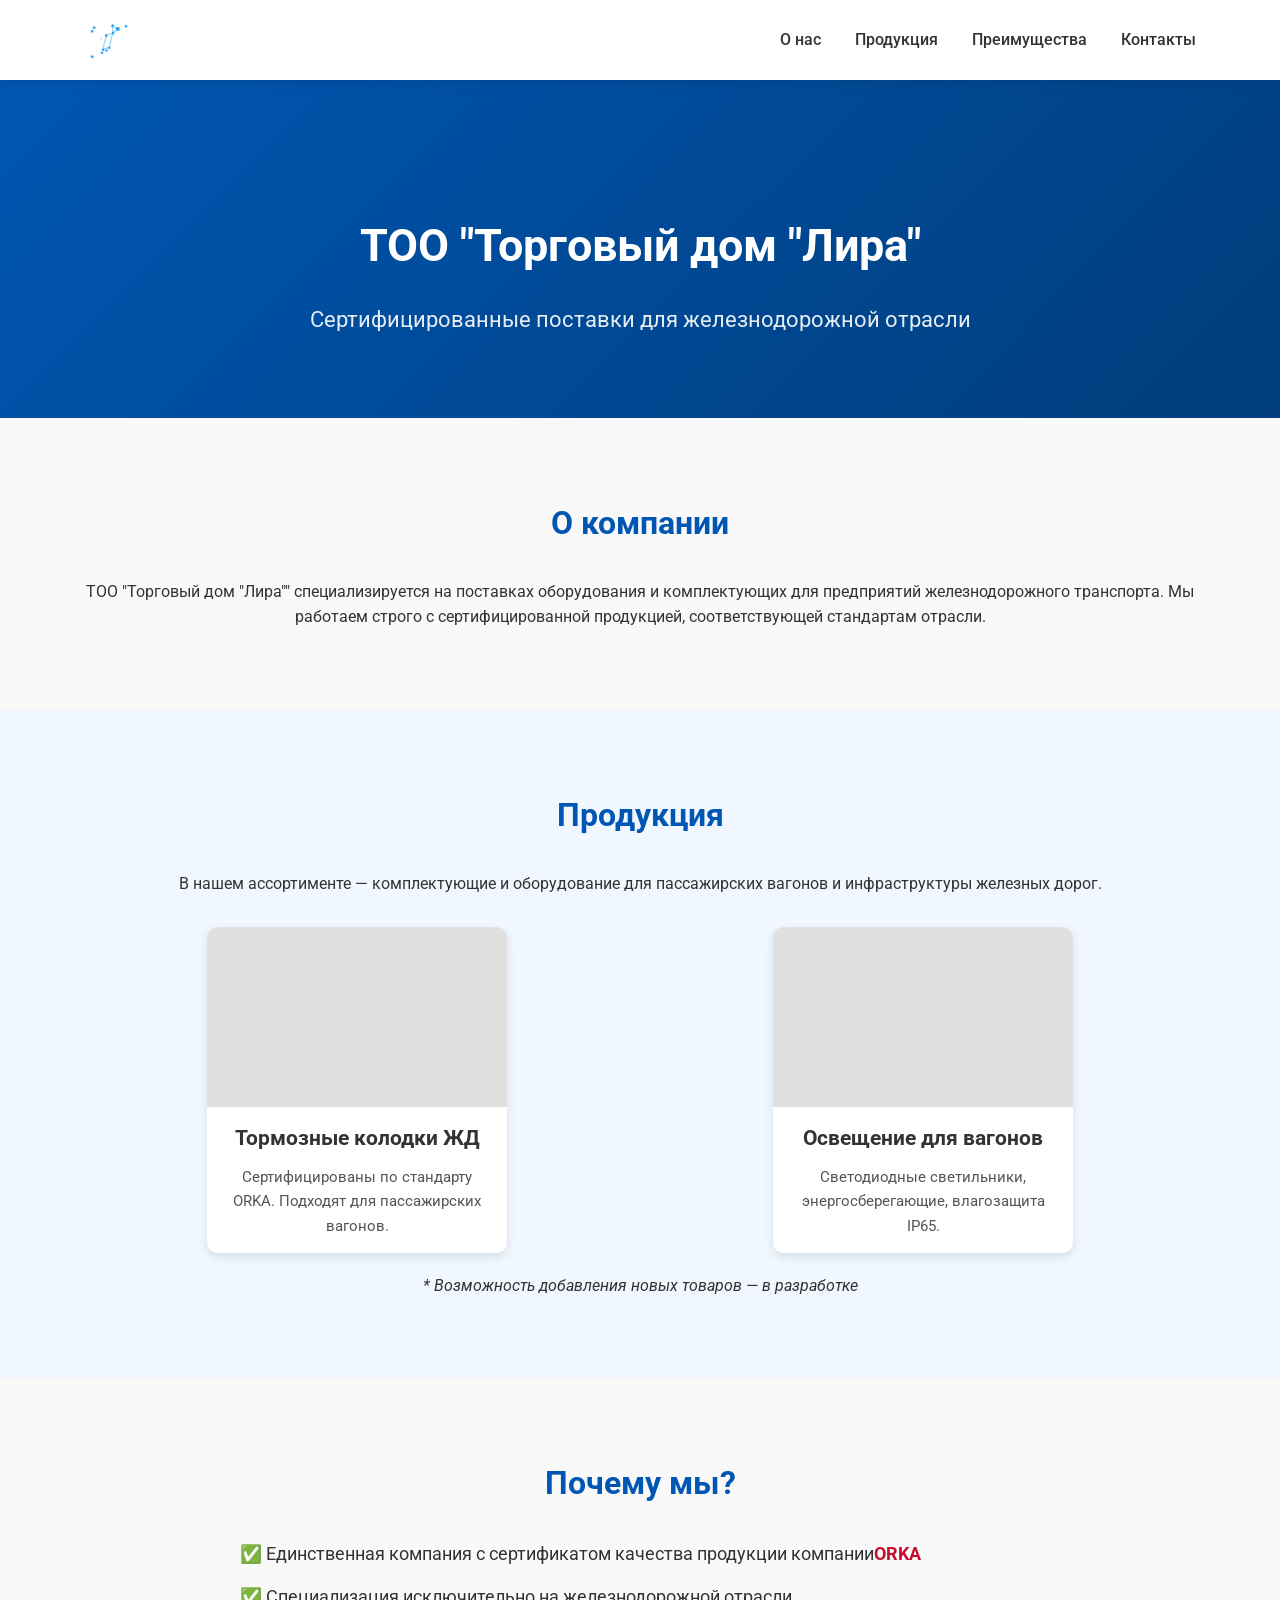
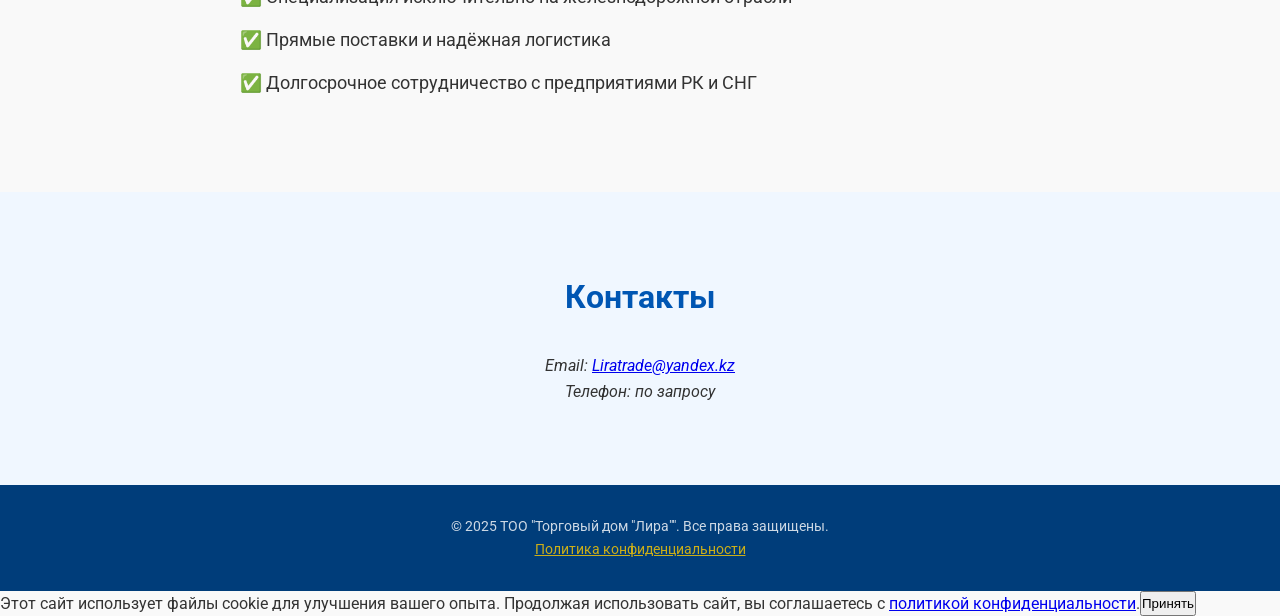
==== index.html @ 1f693dbe "index.html" ====
<!DOCTYPE html>
<html lang="ru">
<head>
  <meta charset="UTF-8" />
  <meta name="viewport" content="width=device-width, initial-scale=1.0"/>
  <title>Торговый дом "Лира" — Поставки для ЖД</title>
  <link rel="stylesheet" href="styles.css" />
  <link href="https://fonts.googleapis.com/css2?family=Roboto:wght@300;400;500;700&display=swap" rel="stylesheet"/>
</head>
<body>
  <header class="header">
    <div class="container">
      <div class="logo">
          <img src="logo.png" alt="ТОО Торговый дом Лира" style="height: 50px;">
      </div>
      <nav class="nav">
        <a href="#about">О нас</a>
        <a href="#products">Продукция</a>
        <a href="#advantages">Преимущества</a>
        <a href="#contacts">Контакты</a>
      </nav>
    </div>
  </header>

  <section class="hero">
    <div class="container">
      <h1>ТОО "Торговый дом "Лира"</h1>
      <p class="subtitle">Сертифицированные поставки для железнодорожной отрасли</p>
    </div>
  </section>

  <section id="about" class="section">
    <div class="container">
      <h2>О компании</h2>
      <p>
        ТОО "Торговый дом "Лира"" специализируется на поставках оборудования 
        и комплектующих для предприятий железнодорожного транспорта. 
        Мы работаем строго с сертифицированной продукцией, соответствующей 
        стандартам отрасли.
      </p>
    </div>
  </section>

  <section id="products" class="section bg-light">
    <div class="container">
      <h2>Продукция</h2>
      <p>
        В нашем ассортименте — комплектующие и оборудование для пассажирских вагонов 
        и инфраструктуры железных дорог. 
      </p>
      <div class="products-grid">
        <!-- Товары загружаются из products.json -->
      </div>
      <p style="margin-top: 20px; font-style: italic;">
        * Возможность добавления новых товаров — в разработке
      </p>
    </div>
  </section>

  <section id="advantages" class="section">
    <div class="container">
      <h2>Почему мы?</h2>
      <ul class="advantages-list">
        <li>✅ Единственная компания с сертификатом качества продукции компании<strong>ORKA</strong></li>
        <li>✅ Специализация исключительно на железнодорожной отрасли</li>
        <li>✅ Прямые поставки и надёжная логистика</li>
        <li>✅ Долгосрочное сотрудничество с предприятиями РК и СНГ</li>
      </ul>
    </div>
  </section>

  <section id="contacts" class="section bg-light">
    <div class="container">
      <h2>Контакты</h2>
      <address>
        Email: <a href="mailto:Liratrade@yandex.kz">Liratrade@yandex.kz</a><br>
        Телефон: <em>по запросу</em>
      </address>
    </div>
  </section>

<footer class="footer">
  <div class="container">
    <p>&copy; 2025 ТОО "Торговый дом "Лира"". Все права защищены.</p>
    <p><a href="privacy.html" target="_blank" style="color: #ffcc00; text-decoration: underline; font-size: 0.9rem;">Политика конфиденциальности</a></p>
  </div>
</footer>

  <script src="script.js"></script>
  <!-- Уведомление о файлах cookie -->
<div id="cookie-banner" class="cookie-banner">
  <p>Этот сайт использует файлы cookie для улучшения вашего опыта. Продолжая использовать сайт, вы соглашаетесь с <a href="privacy.html" target="_blank">политикой конфиденциальности</a>.</p>
  <button onclick="acceptCookies()" class="btn-accept">Принять</button>
</div>
</body>
</html>
---- styles.css ----
* {
  margin: 0;
  padding: 0;
  box-sizing: border-box;
}

body {
  font-family: 'Roboto', sans-serif;
  line-height: 1.6;
  color: #333;
  background-color: #f9f9f9;
}

.container {
  width: 90%;
  max-width: 1200px;
  margin: 0 auto;
  padding: 0 20px;
}

.header {
  background: white;
  box-shadow: 0 2px 10px rgba(0,0,0,0.1);
  position: fixed;
  width: 100%;
  top: 0;
  z-index: 1000;
}

.header .container {
  display: flex;
  justify-content: space-between;
  align-items: center;
  padding: 15px 20px;
}

.logo {
  display: flex;
  align-items: center;
}

.logo img {
  height: 50px;
  max-width: 200px;
  transition: transform 0.2s;
}

.logo img:hover {
  transform: scale(1.05);
}

.nav a {
  margin-left: 30px;
  text-decoration: none;
  color: #333;
  font-weight: 500;
}

.nav a:hover {
  color: #c60c30;
}

.hero {
  background: linear-gradient(135deg, #0056b3 0%, #003d7a 100%);
  color: white;
  text-align: center;
  padding: 140px 20px 80px;
  margin-top: 70px;
}

.hero h1 {
  font-size: 2.8rem;
  margin-bottom: 20px;
}

.subtitle {
  font-size: 1.4rem;
  opacity: 0.9;
}

.section {
  padding: 80px 0;
  text-align: center;
}

.section h2 {
  font-size: 2rem;
  margin-bottom: 30px;
  color: #0056b3;
}

.bg-light {
  background-color: #f0f7ff;
}

.products-grid {
  display: grid;
  grid-template-columns: repeat(auto-fit, minmax(280px, 1fr));
  gap: 20px;
  margin-top: 30px;
  justify-items: center;
}

.product-card {
  background: white;
  border-radius: 10px;
  overflow: hidden;
  box-shadow: 0 4px 10px rgba(0,0,0,0.1);
  width: 100%;
  max-width: 300px;
  transition: transform 0.3s;
}

.product-card:hover {
  transform: translateY(-5px);
}

.product-image {
  height: 180px;
  background: #e0e0e0;
  display: flex;
  align-items: center;
  justify-content: center;
  color: #888;
  font-style: italic;
  background-size: cover;
  background-position: center;
}

.product-card h3 {
  padding: 15px 10px 10px;
  font-size: 1.3rem;
}

.product-card p {
  padding: 0 15px 15px;
  font-size: 0.95rem;
  color: #555;
}

.advantages-list {
  max-width: 800px;
  margin: 0 auto;
  text-align: left;
  list-style: none;
}

.advantages-list li {
  margin-bottom: 15px;
  font-size: 1.1rem;
  color: #333;
}

.advantages-list strong {
  color: #c60c30;
}

footer {
  background: #003d7a;
  color: white;
  text-align: center;
  padding: 30px 0;
}

footer p {
  font-size: 0.9rem;
  opacity: 0.8;
}

@media (max-width: 768px) {
  .nav a {
    display: block;
    margin: 10px 0;
  }
  .header .container {
    flex-direction: column;
  }
  .hero h1 {
    font-size: 2.2rem;
  }
  .subtitle {
    font-size: 1.1rem;
  }
  /* Стили для уведомления о куки */
.cookie-banner {
  position: fixed;
  bottom: 0;
  left: 0;
  width: 100%;
  background: #0056b3;
  color: white;
  padding: 15px 20px;
  font-size: 0.9rem;
  text-align: center;
  box-shadow: 0 -2px 10px rgba(0,0,0,0.1);
  display: flex;
  justify-content: space-between;
  align-items: center;
  z-index: 1000;
  gap: 10px;
  flex-wrap: wrap;
}

.cookie-banner p {
  margin: 0;
  flex: 1;
  max-width: 600px;
}

.cookie-banner a {
  color: #ffcc00;
  text-decoration: underline;
  font-weight: 500;
}

.cookie-banner a:hover {
  color: #ffd633;
}

.btn-accept {
  background: #c60c30;
  color: white;
  border: none;
  padding: 10px 20px;
  border-radius: 5px;
  cursor: pointer;
  font-size: 0.9rem;
  font-weight: 500;
}

.btn-accept:hover {
  background: #e01136;
}
}
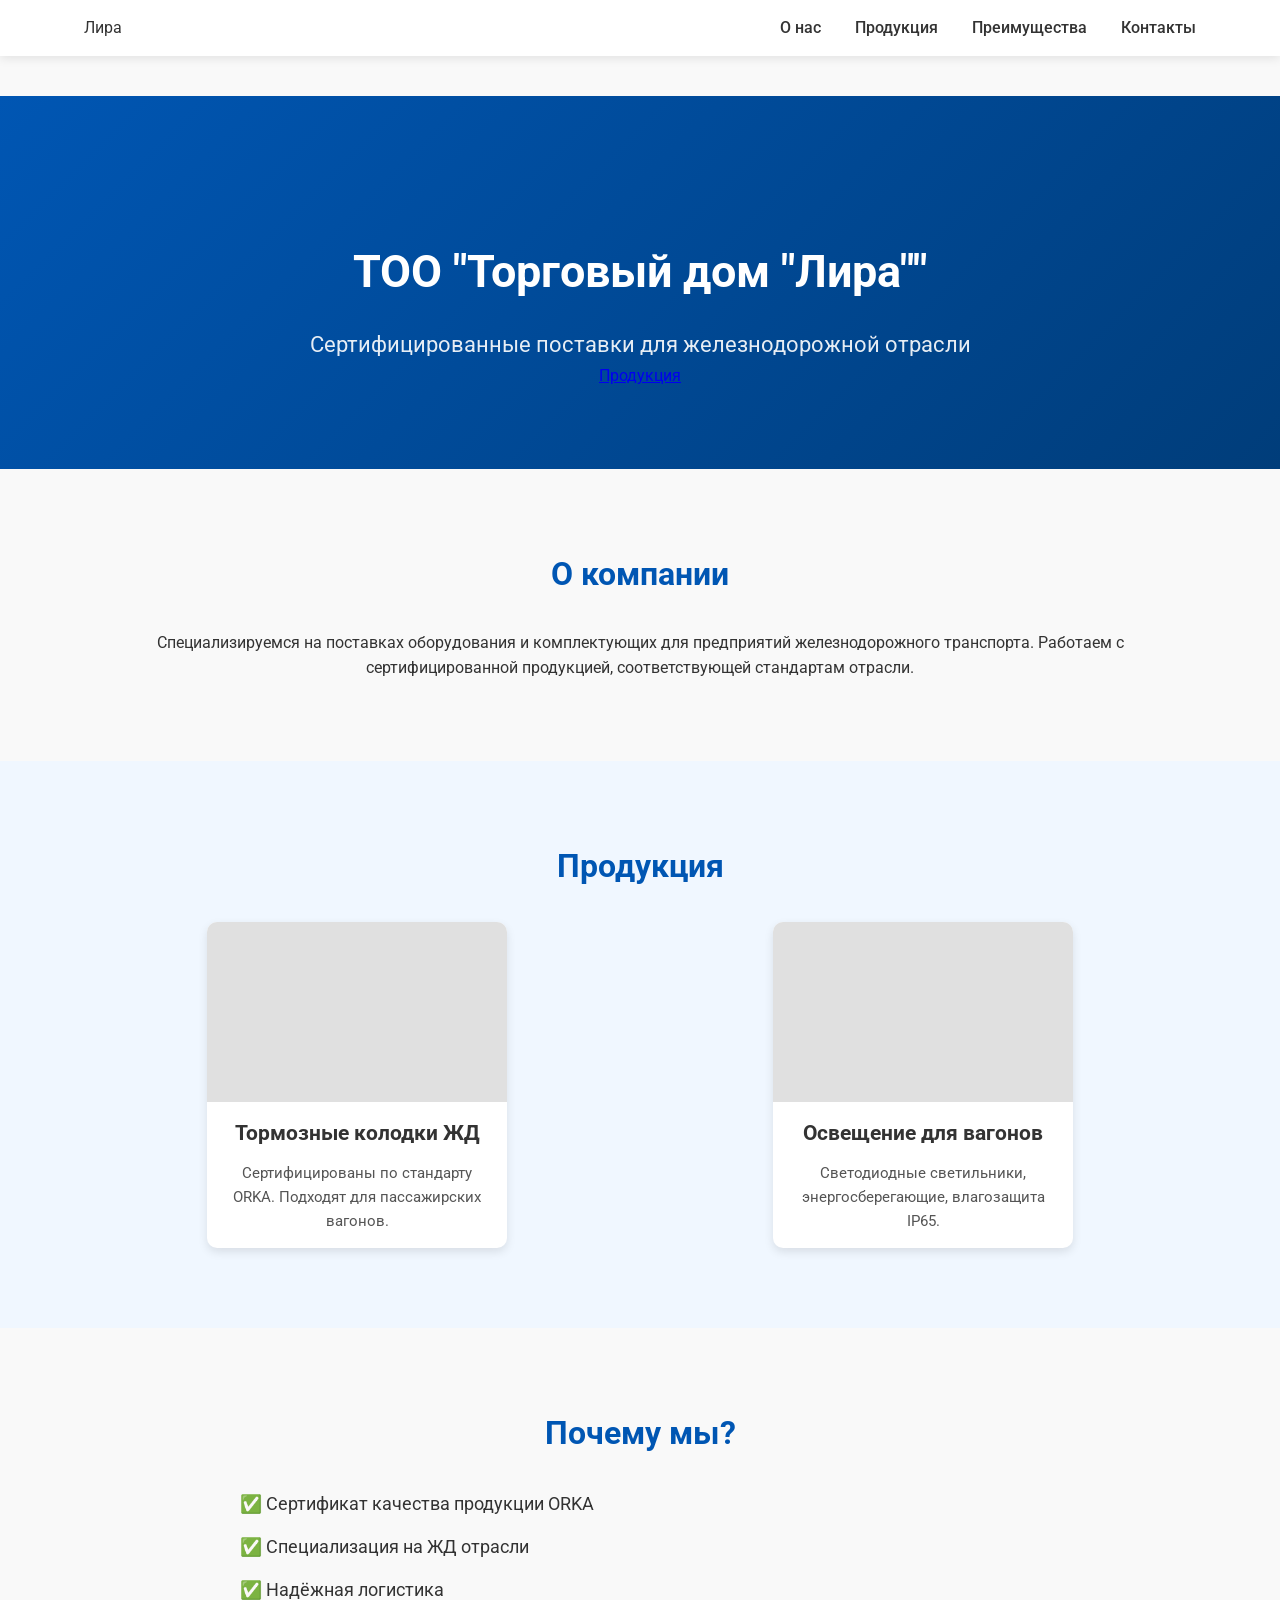
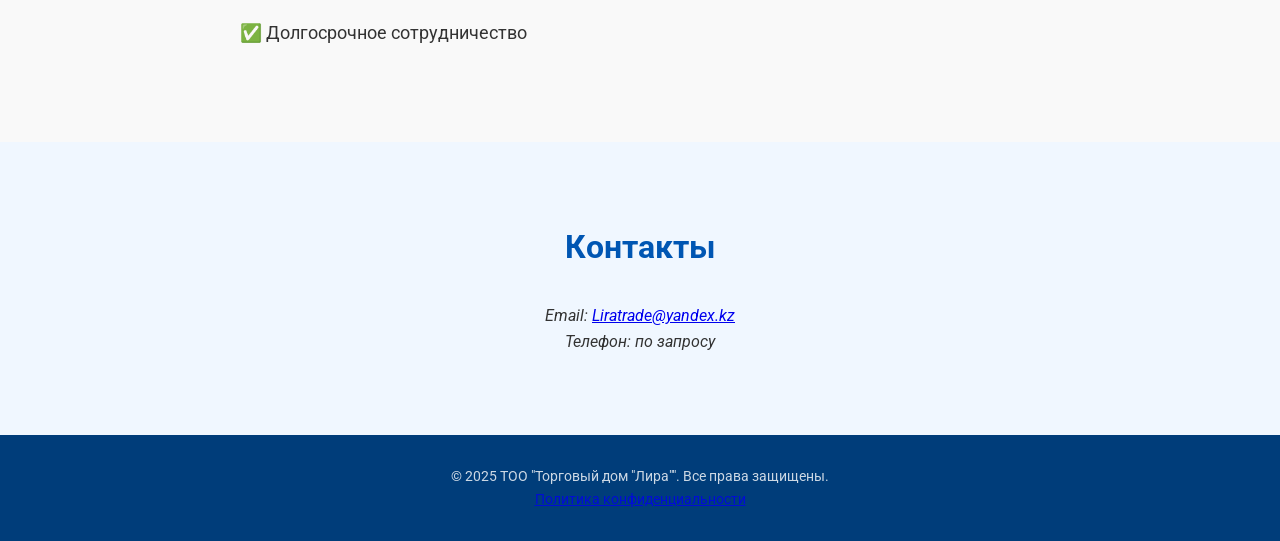
==== commit 4fe983d0: "index.html" ====
--- a/index.html
+++ b/index.html
@@ -1,96 +1,96 @@
 <!DOCTYPE html>
-<html lang="ru">
+<html lang="ru" data-lang="ru">
 <head>
   <meta charset="UTF-8" />
   <meta name="viewport" content="width=device-width, initial-scale=1.0"/>
-  <title>Торговый дом "Лира" — Поставки для ЖД</title>
+  <title>ТОО "Торговый дом "Лира"</title>
   <link rel="stylesheet" href="styles.css" />
-  <link href="https://fonts.googleapis.com/css2?family=Roboto:wght@300;400;500;700&display=swap" rel="stylesheet"/>
+  <link href="https://fonts.googleapis.com/css2?family=Roboto:wght@300;400;500;700&family=Montserrat:wght@600;700&display=swap" rel="stylesheet"/>
 </head>
 <body>
+  <!-- Переключатель языков -->
+  <div class="lang-switcher">
+    <button class="lang-btn active" data-lang="ru">RU</button>
+    <button class="lang-btn" data-lang="en">EN</button>
+    <button class="lang-btn" data-lang="kz">KZ</button>
+  </div>
+
+  <!-- Шапка -->
   <header class="header">
     <div class="container">
-      <div class="logo">
-          <img src="logo.png" alt="ТОО Торговый дом Лира" style="height: 50px;">
-      </div>
+      <div class="logo">Лира</div>
       <nav class="nav">
-        <a href="#about">О нас</a>
-        <a href="#products">Продукция</a>
-        <a href="#advantages">Преимущества</a>
-        <a href="#contacts">Контакты</a>
+        <a href="#about" data-tr="menu-about">О нас</a>
+        <a href="#products" data-tr="menu-products">Продукция</a>
+        <a href="#advantages" data-tr="menu-advantages">Преимущества</a>
+        <a href="#contacts" data-tr="menu-contacts">Контакты</a>
       </nav>
     </div>
   </header>
 
+  <!-- Герой-блок -->
   <section class="hero">
     <div class="container">
-      <h1>ТОО "Торговый дом "Лира"</h1>
-      <p class="subtitle">Сертифицированные поставки для железнодорожной отрасли</p>
+      <h1 data-tr="hero-title">ТОО "Торговый дом "Лира""</h1>
+      <p class="subtitle" data-tr="hero-subtitle">Сертифицированные поставки для железнодорожной отрасли</p>
+      <a href="#products" class="btn-primary" data-tr="hero-button">Продукция</a>
     </div>
   </section>
 
+  <!-- О компании -->
   <section id="about" class="section">
     <div class="container">
-      <h2>О компании</h2>
-      <p>
-        ТОО "Торговый дом "Лира"" специализируется на поставках оборудования 
-        и комплектующих для предприятий железнодорожного транспорта. 
-        Мы работаем строго с сертифицированной продукцией, соответствующей 
-        стандартам отрасли.
+      <h2 data-tr="about-title">О компании</h2>
+      <p data-tr="about-text">
+        Специализируемся на поставках оборудования и комплектующих для предприятий железнодорожного транспорта. Работаем с сертифицированной продукцией, соответствующей стандартам отрасли.
       </p>
     </div>
   </section>
 
+  <!-- Продукция -->
   <section id="products" class="section bg-light">
     <div class="container">
-      <h2>Продукция</h2>
-      <p>
-        В нашем ассортименте — комплектующие и оборудование для пассажирских вагонов 
-        и инфраструктуры железных дорог. 
-      </p>
-      <div class="products-grid">
-        <!-- Товары загружаются из products.json -->
+      <h2 data-tr="products-title">Продукция</h2>
+      <div class="products-grid" id="products-list">
+        <!-- Загружается из products.json -->
       </div>
-      <p style="margin-top: 20px; font-style: italic;">
-        * Возможность добавления новых товаров — в разработке
-      </p>
     </div>
   </section>
 
+  <!-- Преимущества -->
   <section id="advantages" class="section">
     <div class="container">
-      <h2>Почему мы?</h2>
+      <h2 data-tr="advantages-title">Почему мы?</h2>
       <ul class="advantages-list">
-        <li>✅ Единственная компания с сертификатом качества продукции компании<strong>ORKA</strong></li>
-        <li>✅ Специализация исключительно на железнодорожной отрасли</li>
-        <li>✅ Прямые поставки и надёжная логистика</li>
-        <li>✅ Долгосрочное сотрудничество с предприятиями РК и СНГ</li>
+        <li data-tr="advantage-1">✅ Сертификат качества продукции ORKA</li>
+        <li data-tr="advantage-2">✅ Специализация на ЖД отрасли</li>
+        <li data-tr="advantage-3">✅ Надёжная логистика</li>
+        <li data-tr="advantage-4">✅ Долгосрочное сотрудничество</li>
       </ul>
     </div>
   </section>
 
+  <!-- Контакты -->
   <section id="contacts" class="section bg-light">
     <div class="container">
-      <h2>Контакты</h2>
+      <h2 data-tr="contacts-title">Контакты</h2>
       <address>
         Email: <a href="mailto:Liratrade@yandex.kz">Liratrade@yandex.kz</a><br>
-        Телефон: <em>по запросу</em>
+        <span data-tr="contacts-phone">Телефон: по запросу</span>
       </address>
     </div>
   </section>
 
-<footer class="footer">
-  <div class="container">
-    <p>&copy; 2025 ТОО "Торговый дом "Лира"". Все права защищены.</p>
-    <p><a href="privacy.html" target="_blank" style="color: #ffcc00; text-decoration: underline; font-size: 0.9rem;">Политика конфиденциальности</a></p>
-  </div>
-</footer>
+  <!-- Футер -->
+  <footer class="footer">
+    <div class="container">
+      <p>&copy; <span data-tr="footer-year">2025</span> ТОО "Торговый дом "Лира"". Все права защищены.</p>
+      <p><a href="privacy.html" target="_blank" data-tr="footer-privacy">Политика конфиденциальности</a></p>
+    </div>
+  </footer>
 
+  <!-- Скрипты -->
   <script src="script.js"></script>
-  <!-- Уведомление о файлах cookie -->
-<div id="cookie-banner" class="cookie-banner">
-  <p>Этот сайт использует файлы cookie для улучшения вашего опыта. Продолжая использовать сайт, вы соглашаетесь с <a href="privacy.html" target="_blank">политикой конфиденциальности</a>.</p>
-  <button onclick="acceptCookies()" class="btn-accept">Принять</button>
-</div>
+  <script src="i18n.js"></script>
 </body>
 </html>
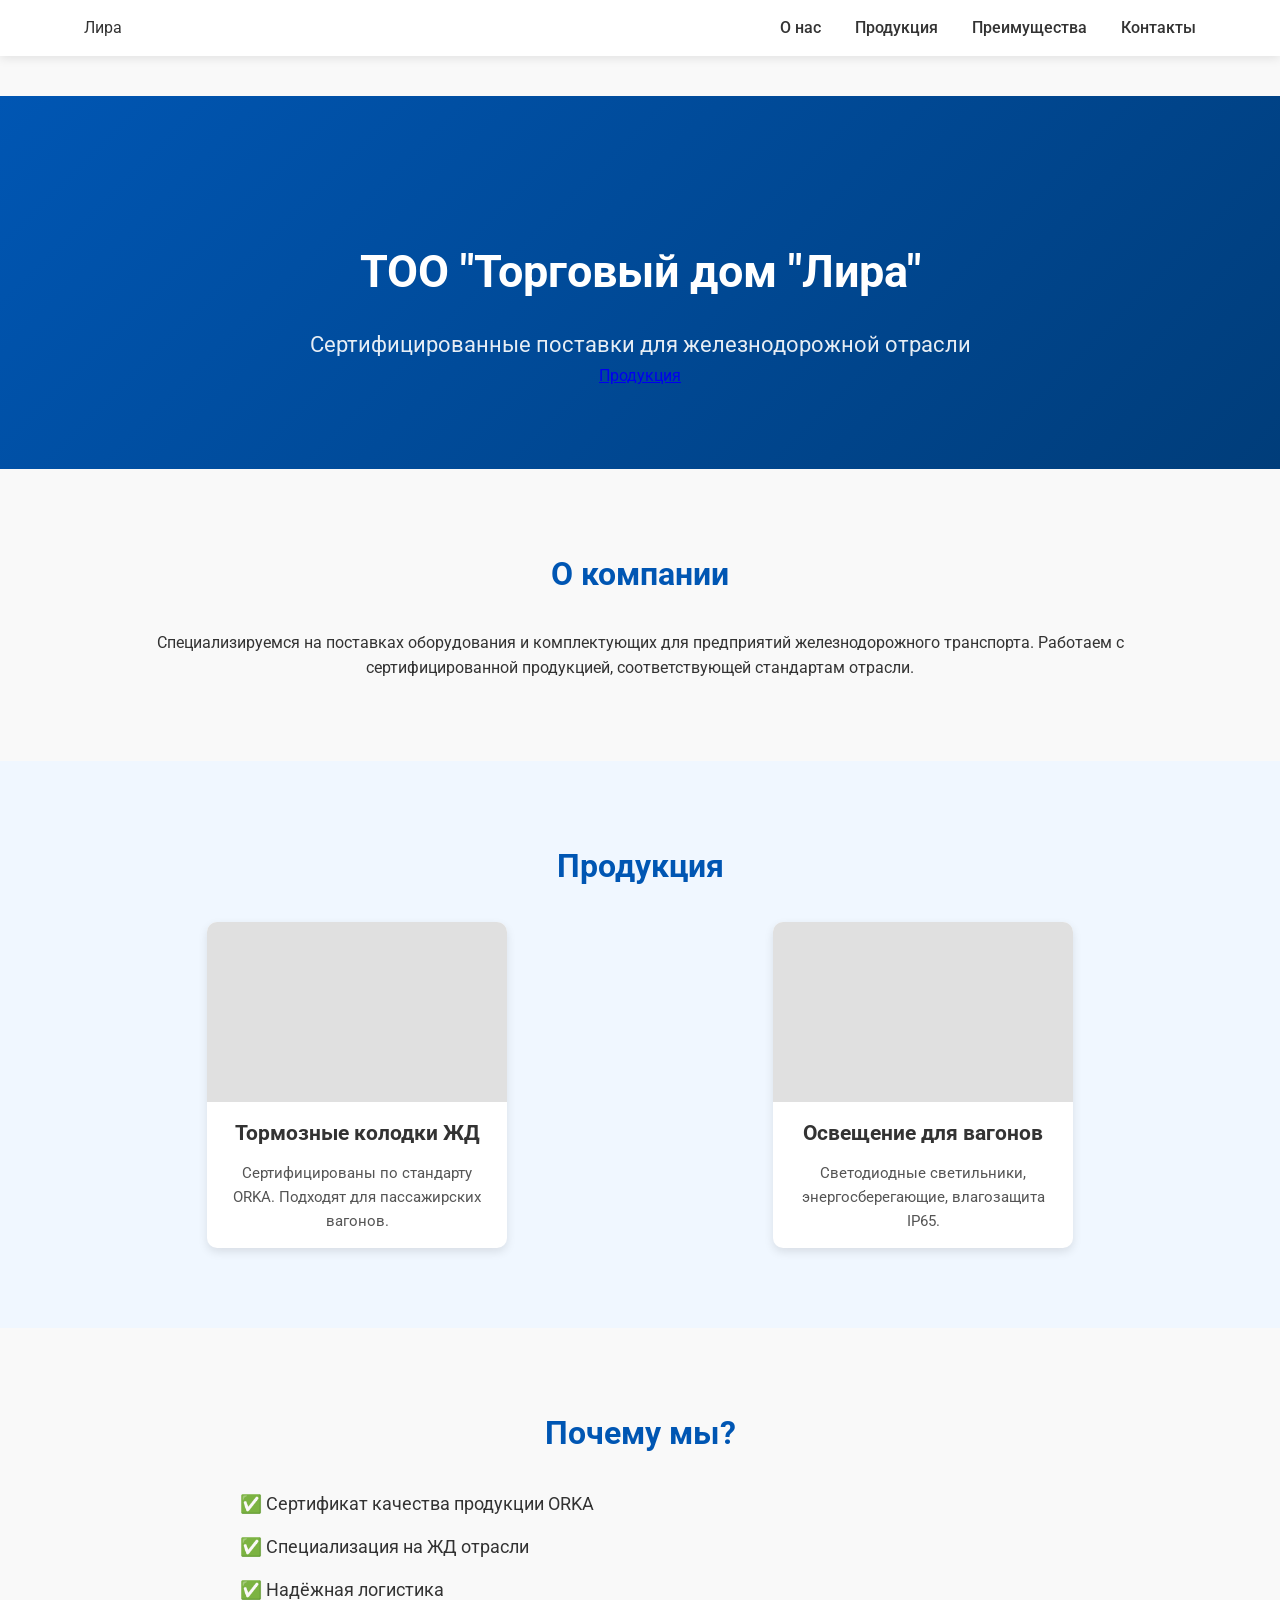
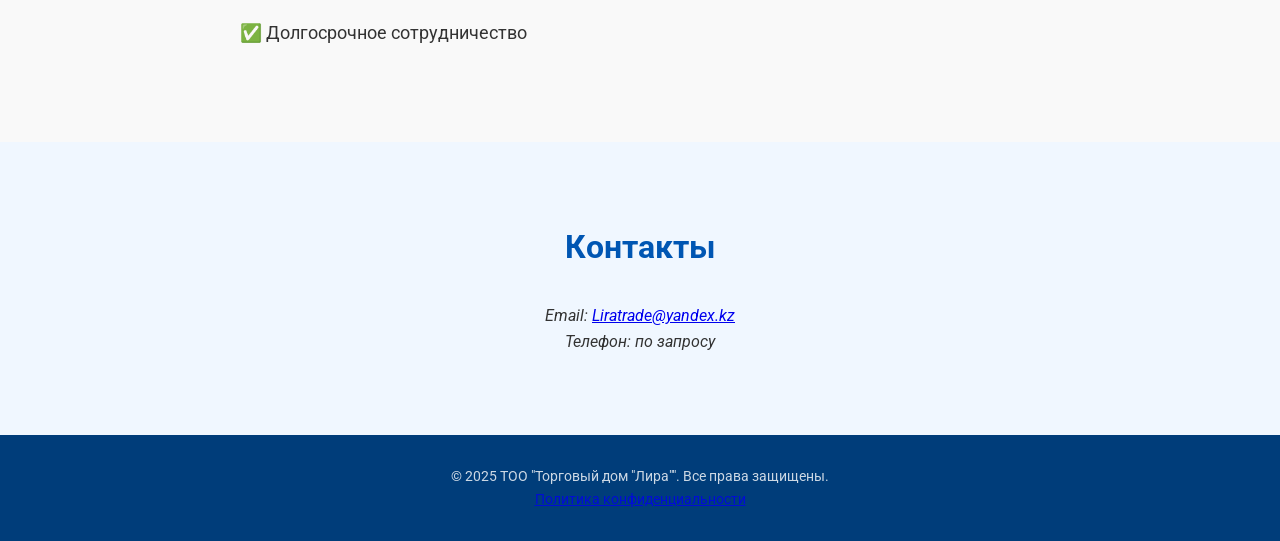
==== commit 2739f5be: "Update index.html" ====
--- a/index.html
+++ b/index.html
@@ -31,7 +31,7 @@
   <!-- Герой-блок -->
   <section class="hero">
     <div class="container">
-      <h1 data-tr="hero-title">ТОО "Торговый дом "Лира""</h1>
+      <h1 data-tr="hero-title">ТОО "Торговый дом "Лира"</h1>
       <p class="subtitle" data-tr="hero-subtitle">Сертифицированные поставки для железнодорожной отрасли</p>
       <a href="#products" class="btn-primary" data-tr="hero-button">Продукция</a>
     </div>
--- a/styles.css
+++ b/styles.css
@@ -231,4 +231,149 @@
 .btn-accept:hover {
   background: #e01136;
 }
-}
+/* === Многоязычность и современный стиль === */
+
+/* Переключатель языков */
+.lang-switcher {
+  position: fixed;
+  top: 20px;
+  right: 20px;
+  z-index: 1100;
+  display: flex;
+  gap: 8px;
+  font-size: 0.9rem;
+  background: rgba(255, 255, 255, 0.95);
+  padding: 6px 10px;
+  border-radius: 12px;
+  box-shadow: 0 2px 10px rgba(0,0,0,0.1);
+  backdrop-filter: blur(4px);
+}
+
+.lang-btn {
+  width: 40px;
+  height: 40px;
+  border: none;
+  background: #f0f0f0;
+  color: #333;
+  font-weight: 600;
+  border-radius: 50%;
+  cursor: pointer;
+  transition: all 0.3s ease;
+  font-size: 0.95rem;
+}
+
+.lang-btn:hover {
+  background: #0056b3;
+  color: white;
+  transform: scale(1.1);
+}
+
+.lang-btn.active {
+  background: #c60c30;
+  color: white;
+  transform: scale(1.15);
+}
+
+/* Кнопка как у Agregat Group */
+.btn-primary {
+  display: inline-block;
+  background: linear-gradient(135deg, #c60c30 0%, #e01136 100%);
+  color: white;
+  padding: 16px 36px;
+  border-radius: 30px;
+  text-decoration: none;
+  font-weight: 500;
+  font-size: 1.1rem;
+  margin-top: 20px;
+  transition: transform 0.3s, box-shadow 0.3s;
+  box-shadow: 0 4px 15px rgba(198, 12, 48, 0.3);
+}
+
+.btn-primary:hover {
+  transform: translateY(-3px);
+  box-shadow: 0 6px 20px rgba(198, 12, 48, 0.4);
+}
+
+/* Заголовки */
+.hero h1 {
+  font-family: 'Montserrat', sans-serif;
+  font-size: 3.5rem;
+  font-weight: 700;
+  line-height: 1.2;
+  text-shadow: 0 2px 4px rgba(0,0,0,0.1);
+}
+
+.subtitle {
+  font-size: 1.5rem;
+  opacity: 0.9;
+  margin-bottom: 30px;
+}
+
+.section h2 {
+  font-family: 'Montserrat', sans-serif;
+  font-size: 2.4rem;
+  color: #003d7a;
+  margin-bottom: 40px;
+  position: relative;
+  display: inline-block;
+}
+
+.section h2::after {
+  content: '';
+  position: absolute;
+  bottom: -10px;
+  left: 0;
+  width: 60px;
+  height: 4px;
+  background: #c60c30;
+  border-radius: 2px;
+}
+
+/* Улучшенные карточки товаров */
+.product-card {
+  background: white;
+  border-radius: 12px;
+  overflow: hidden;
+  box-shadow: 0 6px 20px rgba(0,0,0,0.1);
+  transition: all 0.3s ease;
+  border: 1px solid #e0e0e0;
+}
+
+.product-card:hover {
+  transform: translateY(-10px);
+  box-shadow: 0 12px 30px rgba(0,0,0,0.15);
+  border-color: #c60c30;
+}
+
+.product-image {
+  height: 200px;
+  background-size: cover;
+  background-position: center;
+  border-bottom: 1px solid #eee;
+}
+
+/* Современные списки */
+.advantages-list li {
+  font-size: 1.15rem;
+  margin-bottom: 20px;
+  padding-left: 30px;
+  position: relative;
+}
+
+.advantages-list li::before {
+  content: '✓';
+  position: absolute;
+  left: 0;
+  top: 0;
+  background: #c60c30;
+  color: white;
+  width: 22px;
+  height: 22px;
+  border-radius: 50%;
+  display: flex;
+  align-items: center;
+  justify-content: center;
+  font-size: 0.8rem;
+  font-weight: bold;
+}
+}
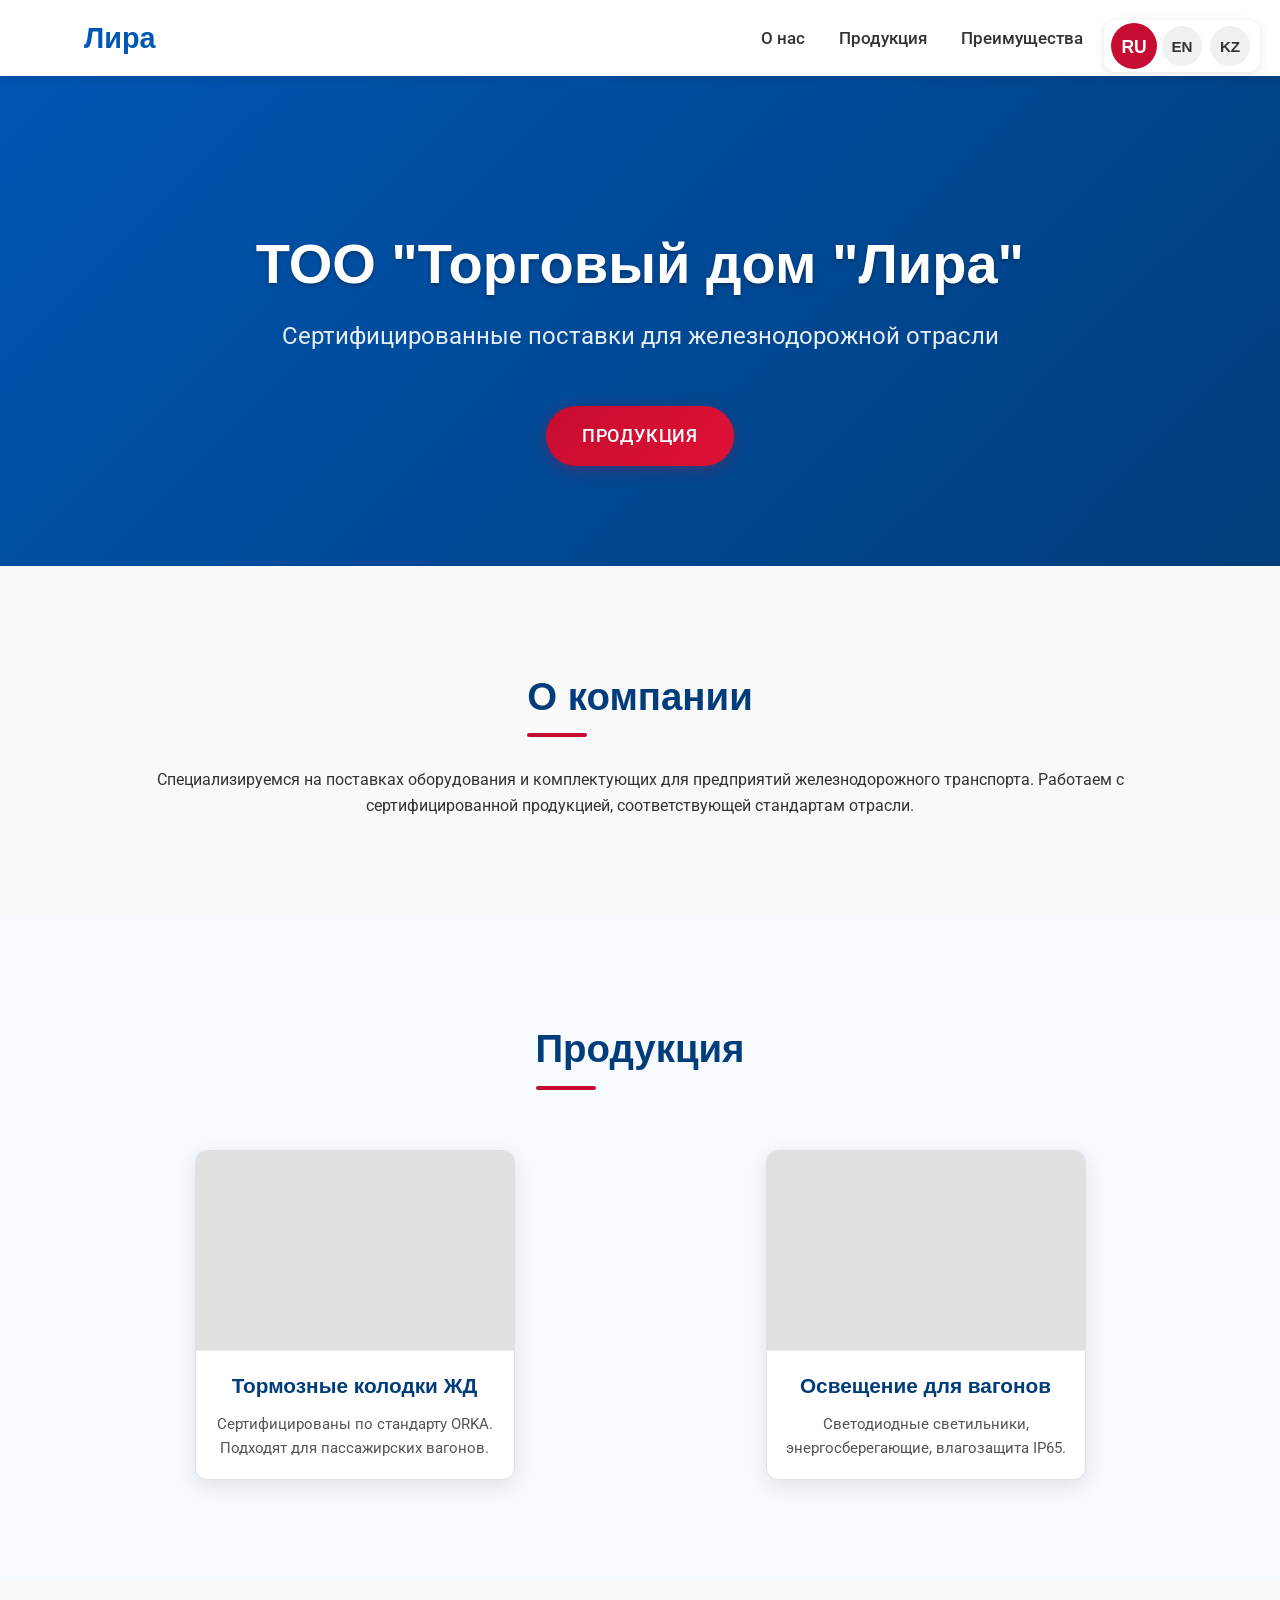
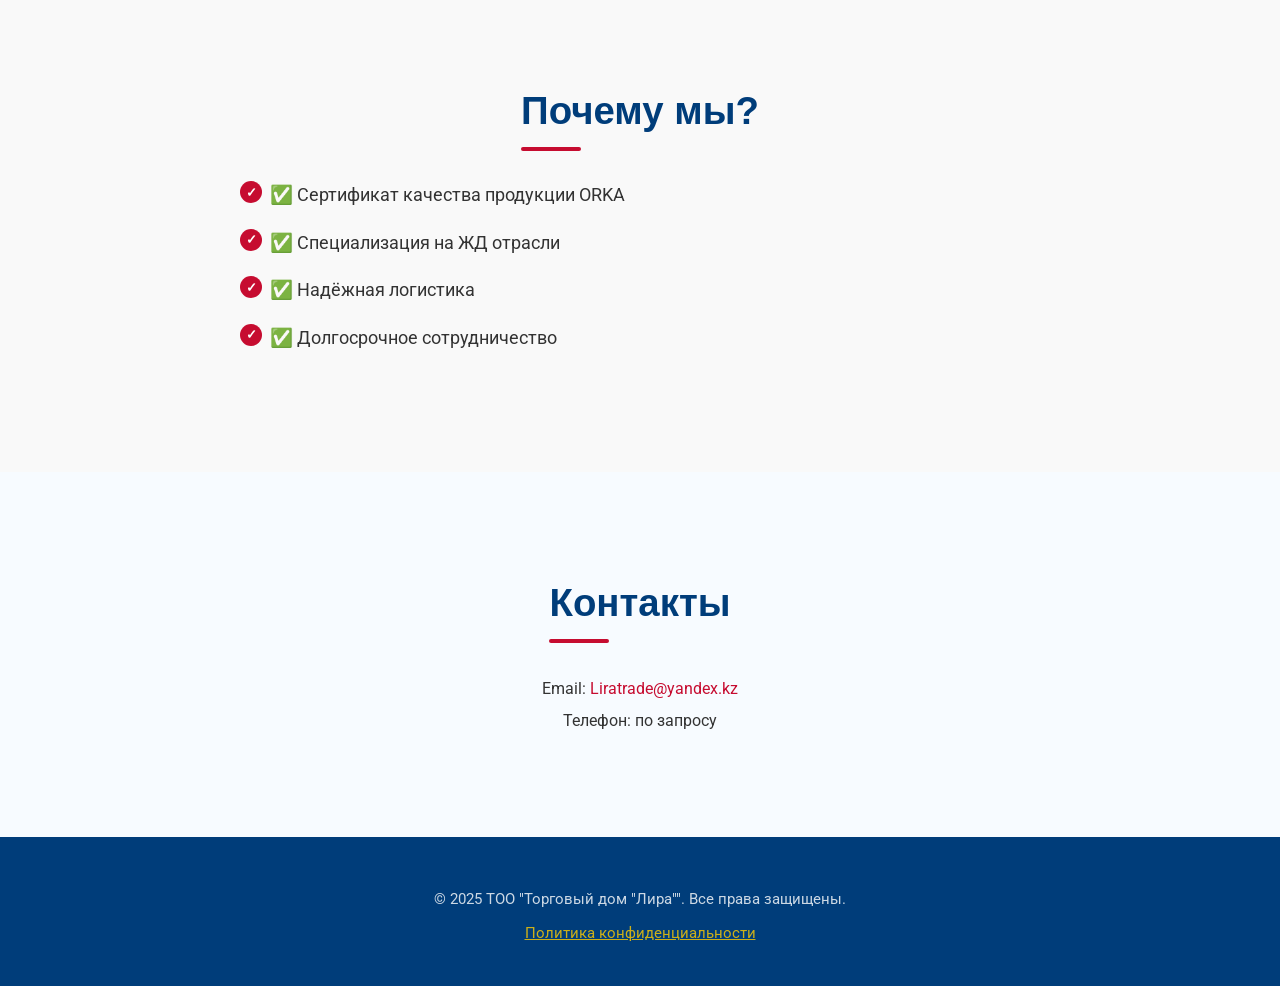
==== commit 3073e3d5: "Add files via upload" ====
--- a/index.html
+++ b/index.html
@@ -93,4 +93,4 @@
   <script src="script.js"></script>
   <script src="i18n.js"></script>
 </body>
-</html>
+</html>
--- a/styles.css
+++ b/styles.css
@@ -18,222 +18,7 @@
   padding: 0 20px;
 }
 
-.header {
-  background: white;
-  box-shadow: 0 2px 10px rgba(0,0,0,0.1);
-  position: fixed;
-  width: 100%;
-  top: 0;
-  z-index: 1000;
-}
-
-.header .container {
-  display: flex;
-  justify-content: space-between;
-  align-items: center;
-  padding: 15px 20px;
-}
-
-.logo {
-  display: flex;
-  align-items: center;
-}
-
-.logo img {
-  height: 50px;
-  max-width: 200px;
-  transition: transform 0.2s;
-}
-
-.logo img:hover {
-  transform: scale(1.05);
-}
-
-.nav a {
-  margin-left: 30px;
-  text-decoration: none;
-  color: #333;
-  font-weight: 500;
-}
-
-.nav a:hover {
-  color: #c60c30;
-}
-
-.hero {
-  background: linear-gradient(135deg, #0056b3 0%, #003d7a 100%);
-  color: white;
-  text-align: center;
-  padding: 140px 20px 80px;
-  margin-top: 70px;
-}
-
-.hero h1 {
-  font-size: 2.8rem;
-  margin-bottom: 20px;
-}
-
-.subtitle {
-  font-size: 1.4rem;
-  opacity: 0.9;
-}
-
-.section {
-  padding: 80px 0;
-  text-align: center;
-}
-
-.section h2 {
-  font-size: 2rem;
-  margin-bottom: 30px;
-  color: #0056b3;
-}
-
-.bg-light {
-  background-color: #f0f7ff;
-}
-
-.products-grid {
-  display: grid;
-  grid-template-columns: repeat(auto-fit, minmax(280px, 1fr));
-  gap: 20px;
-  margin-top: 30px;
-  justify-items: center;
-}
-
-.product-card {
-  background: white;
-  border-radius: 10px;
-  overflow: hidden;
-  box-shadow: 0 4px 10px rgba(0,0,0,0.1);
-  width: 100%;
-  max-width: 300px;
-  transition: transform 0.3s;
-}
-
-.product-card:hover {
-  transform: translateY(-5px);
-}
-
-.product-image {
-  height: 180px;
-  background: #e0e0e0;
-  display: flex;
-  align-items: center;
-  justify-content: center;
-  color: #888;
-  font-style: italic;
-  background-size: cover;
-  background-position: center;
-}
-
-.product-card h3 {
-  padding: 15px 10px 10px;
-  font-size: 1.3rem;
-}
-
-.product-card p {
-  padding: 0 15px 15px;
-  font-size: 0.95rem;
-  color: #555;
-}
-
-.advantages-list {
-  max-width: 800px;
-  margin: 0 auto;
-  text-align: left;
-  list-style: none;
-}
-
-.advantages-list li {
-  margin-bottom: 15px;
-  font-size: 1.1rem;
-  color: #333;
-}
-
-.advantages-list strong {
-  color: #c60c30;
-}
-
-footer {
-  background: #003d7a;
-  color: white;
-  text-align: center;
-  padding: 30px 0;
-}
-
-footer p {
-  font-size: 0.9rem;
-  opacity: 0.8;
-}
-
-@media (max-width: 768px) {
-  .nav a {
-    display: block;
-    margin: 10px 0;
-  }
-  .header .container {
-    flex-direction: column;
-  }
-  .hero h1 {
-    font-size: 2.2rem;
-  }
-  .subtitle {
-    font-size: 1.1rem;
-  }
-  /* Стили для уведомления о куки */
-.cookie-banner {
-  position: fixed;
-  bottom: 0;
-  left: 0;
-  width: 100%;
-  background: #0056b3;
-  color: white;
-  padding: 15px 20px;
-  font-size: 0.9rem;
-  text-align: center;
-  box-shadow: 0 -2px 10px rgba(0,0,0,0.1);
-  display: flex;
-  justify-content: space-between;
-  align-items: center;
-  z-index: 1000;
-  gap: 10px;
-  flex-wrap: wrap;
-}
-
-.cookie-banner p {
-  margin: 0;
-  flex: 1;
-  max-width: 600px;
-}
-
-.cookie-banner a {
-  color: #ffcc00;
-  text-decoration: underline;
-  font-weight: 500;
-}
-
-.cookie-banner a:hover {
-  color: #ffd633;
-}
-
-.btn-accept {
-  background: #c60c30;
-  color: white;
-  border: none;
-  padding: 10px 20px;
-  border-radius: 5px;
-  cursor: pointer;
-  font-size: 0.9rem;
-  font-weight: 500;
-}
-
-.btn-accept:hover {
-  background: #e01136;
-}
-/* === Многоязычность и современный стиль === */
-
-/* Переключатель языков */
+/* === Переключатель языков === */
 .lang-switcher {
   position: fixed;
   top: 20px;
@@ -274,7 +59,88 @@
   transform: scale(1.15);
 }
 
-/* Кнопка как у Agregat Group */
+/* === Шапка === */
+.header {
+  background: white;
+  box-shadow: 0 2px 10px rgba(0,0,0,0.1);
+  position: fixed;
+  width: 100%;
+  top: 0;
+  z-index: 1000;
+}
+
+.header .container {
+  display: flex;
+  justify-content: space-between;
+  align-items: center;
+  padding: 15px 20px;
+}
+
+.logo {
+  font-size: 1.8rem;
+  font-weight: 700;
+  color: #0056b3;
+  font-family: 'Montserrat', sans-serif;
+}
+
+.nav a {
+  margin-left: 30px;
+  text-decoration: none;
+  color: #333;
+  font-weight: 500;
+  font-size: 1.05rem;
+  transition: color 0.3s;
+}
+
+.nav a:hover {
+  color: #c60c30;
+}
+
+/* === Герой-блок === */
+.hero {
+  background: linear-gradient(135deg, #0056b3 0%, #003d7a 100%);
+  color: white;
+  text-align: center;
+  padding: 160px 20px 100px;
+  margin-top: 70px;
+  position: relative;
+  overflow: hidden;
+}
+
+.hero::before {
+  content: '';
+  position: absolute;
+  top: 0;
+  left: 0;
+  width: 100%;
+  height: 100%;
+  background: url('https://via.placeholder.com/1920x600?text=') no-repeat center center;
+  background-size: cover;
+  opacity: 0.1;
+  z-index: 0;
+}
+
+.hero > .container {
+  position: relative;
+  z-index: 1;
+}
+
+.hero h1 {
+  font-family: 'Montserrat', sans-serif;
+  font-size: 3.5rem;
+  font-weight: 700;
+  line-height: 1.2;
+  margin-bottom: 20px;
+  text-shadow: 0 2px 4px rgba(0,0,0,0.3);
+}
+
+.subtitle {
+  font-size: 1.5rem;
+  opacity: 0.9;
+  margin-bottom: 30px;
+}
+
+/* === Кнопка === */
 .btn-primary {
   display: inline-block;
   background: linear-gradient(135deg, #c60c30 0%, #e01136 100%);
@@ -287,6 +153,8 @@
   margin-top: 20px;
   transition: transform 0.3s, box-shadow 0.3s;
   box-shadow: 0 4px 15px rgba(198, 12, 48, 0.3);
+  text-transform: uppercase;
+  letter-spacing: 0.8px;
 }
 
 .btn-primary:hover {
@@ -294,19 +162,10 @@
   box-shadow: 0 6px 20px rgba(198, 12, 48, 0.4);
 }
 
-/* Заголовки */
-.hero h1 {
-  font-family: 'Montserrat', sans-serif;
-  font-size: 3.5rem;
-  font-weight: 700;
-  line-height: 1.2;
-  text-shadow: 0 2px 4px rgba(0,0,0,0.1);
-}
-
-.subtitle {
-  font-size: 1.5rem;
-  opacity: 0.9;
-  margin-bottom: 30px;
+/* === Секции === */
+.section {
+  padding: 100px 0;
+  text-align: center;
 }
 
 .section h2 {
@@ -329,7 +188,19 @@
   border-radius: 2px;
 }
 
-/* Улучшенные карточки товаров */
+.bg-light {
+  background-color: #f7fbff;
+}
+
+/* === Продукция === */
+.products-grid {
+  display: grid;
+  grid-template-columns: repeat(auto-fit, minmax(280px, 1fr));
+  gap: 30px;
+  margin-top: 30px;
+  justify-items: center;
+}
+
 .product-card {
   background: white;
   border-radius: 12px;
@@ -337,6 +208,8 @@
   box-shadow: 0 6px 20px rgba(0,0,0,0.1);
   transition: all 0.3s ease;
   border: 1px solid #e0e0e0;
+  width: 100%;
+  max-width: 320px;
 }
 
 .product-card:hover {
@@ -347,17 +220,44 @@
 
 .product-image {
   height: 200px;
+  background: #e0e0e0;
+  display: flex;
+  align-items: center;
+  justify-content: center;
+  color: #888;
+  font-style: italic;
   background-size: cover;
   background-position: center;
   border-bottom: 1px solid #eee;
 }
 
-/* Современные списки */
+.product-card h3 {
+  padding: 18px 15px 10px;
+  font-size: 1.3rem;
+  color: #003d7a;
+  font-family: 'Montserrat', sans-serif;
+}
+
+.product-card p {
+  padding: 0 15px 18px;
+  font-size: 0.95rem;
+  color: #555;
+}
+
+/* === Преимущества === */
+.advantages-list {
+  max-width: 800px;
+  margin: 0 auto;
+  text-align: left;
+  list-style: none;
+}
+
 .advantages-list li {
   font-size: 1.15rem;
   margin-bottom: 20px;
   padding-left: 30px;
   position: relative;
+  line-height: 1.5;
 }
 
 .advantages-list li::before {
@@ -376,4 +276,82 @@
   font-size: 0.8rem;
   font-weight: bold;
 }
-}
+
+/* === Контакты === */
+#contacts address {
+  font-style: normal;
+  color: #333;
+  line-height: 2;
+}
+
+#contacts a {
+  color: #c60c30;
+  text-decoration: none;
+}
+
+#contacts a:hover {
+  text-decoration: underline;
+}
+
+/* === Футер === */
+.footer {
+  background: #003d7a;
+  color: white;
+  text-align: center;
+  padding: 40px 0 30px;
+}
+
+.footer p {
+  font-size: 0.95rem;
+  opacity: 0.8;
+  margin: 10px 0;
+}
+
+.footer a {
+  color: #ffcc00;
+  text-decoration: underline;
+}
+
+.footer a:hover {
+  color: #ffd633;
+}
+
+/* === Мобильная адаптация === */
+@media (max-width: 768px) {
+  .nav a {
+    display: block;
+    margin: 10px 0;
+  }
+
+  .header .container {
+    flex-direction: column;
+  }
+
+  .hero h1 {
+    font-size: 2.5rem;
+  }
+
+  .subtitle {
+    font-size: 1.2rem;
+  }
+
+  .section {
+    padding: 60px 0;
+  }
+
+  .section h2 {
+    font-size: 2rem;
+  }
+
+  .lang-switcher {
+    top: 10px;
+    right: 10px;
+    gap: 5px;
+  }
+
+  .lang-btn {
+    width: 36px;
+    height: 36px;
+    font-size: 0.9rem;
+  }
+}
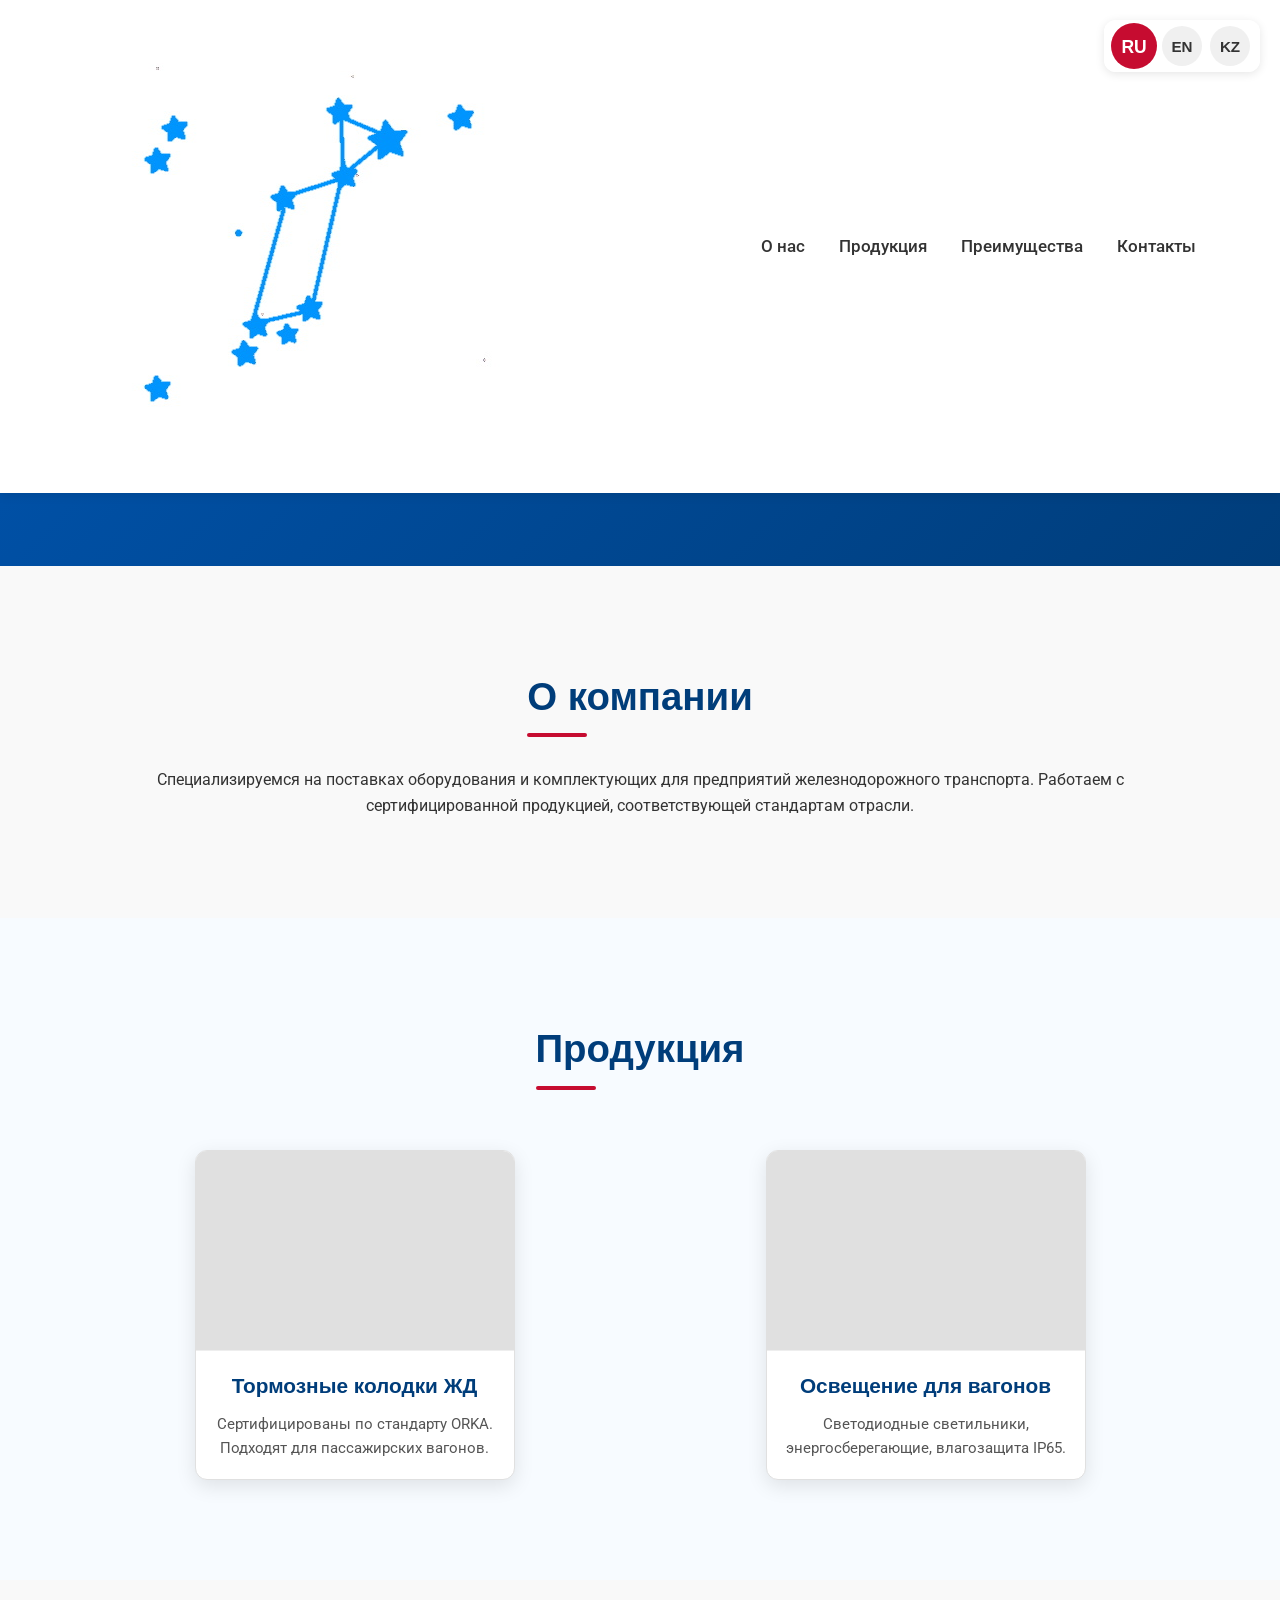
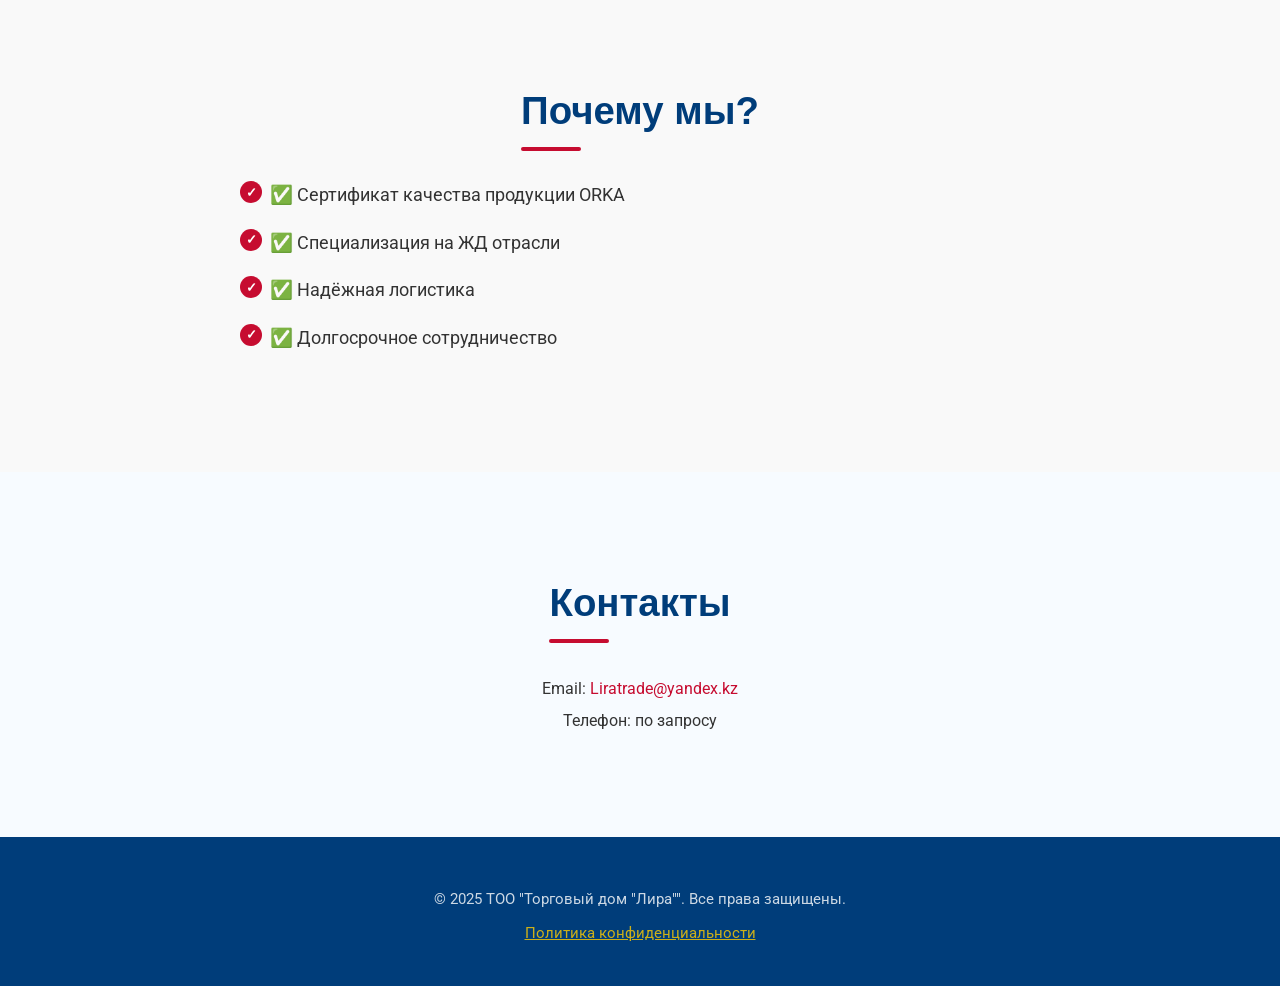
==== commit 93446a48: "Add files via upload" ====
--- a/index.html
+++ b/index.html
@@ -18,7 +18,7 @@
   <!-- Шапка -->
   <header class="header">
     <div class="container">
-      <div class="logo">Лира</div>
+      <div class="logo"><img src="logo.png" alt="Лира"></div>
       <nav class="nav">
         <a href="#about" data-tr="menu-about">О нас</a>
         <a href="#products" data-tr="menu-products">Продукция</a>
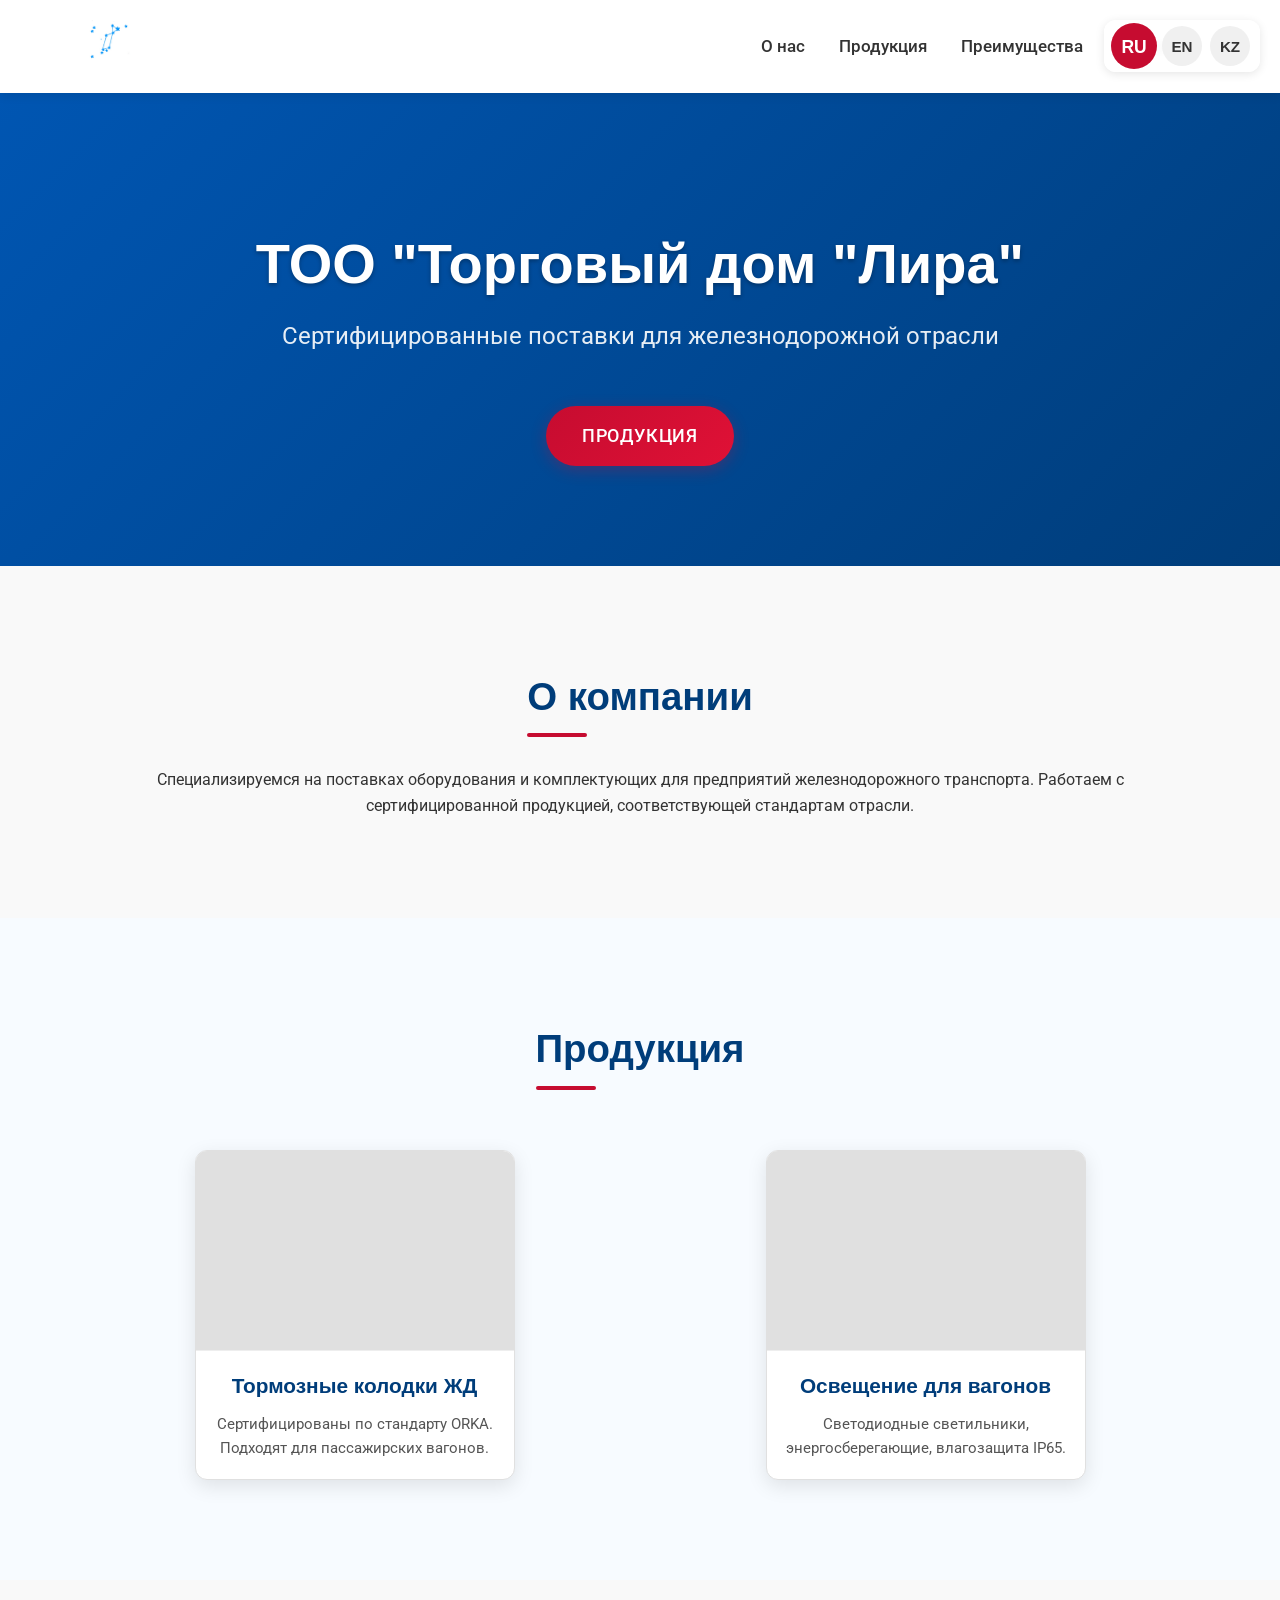
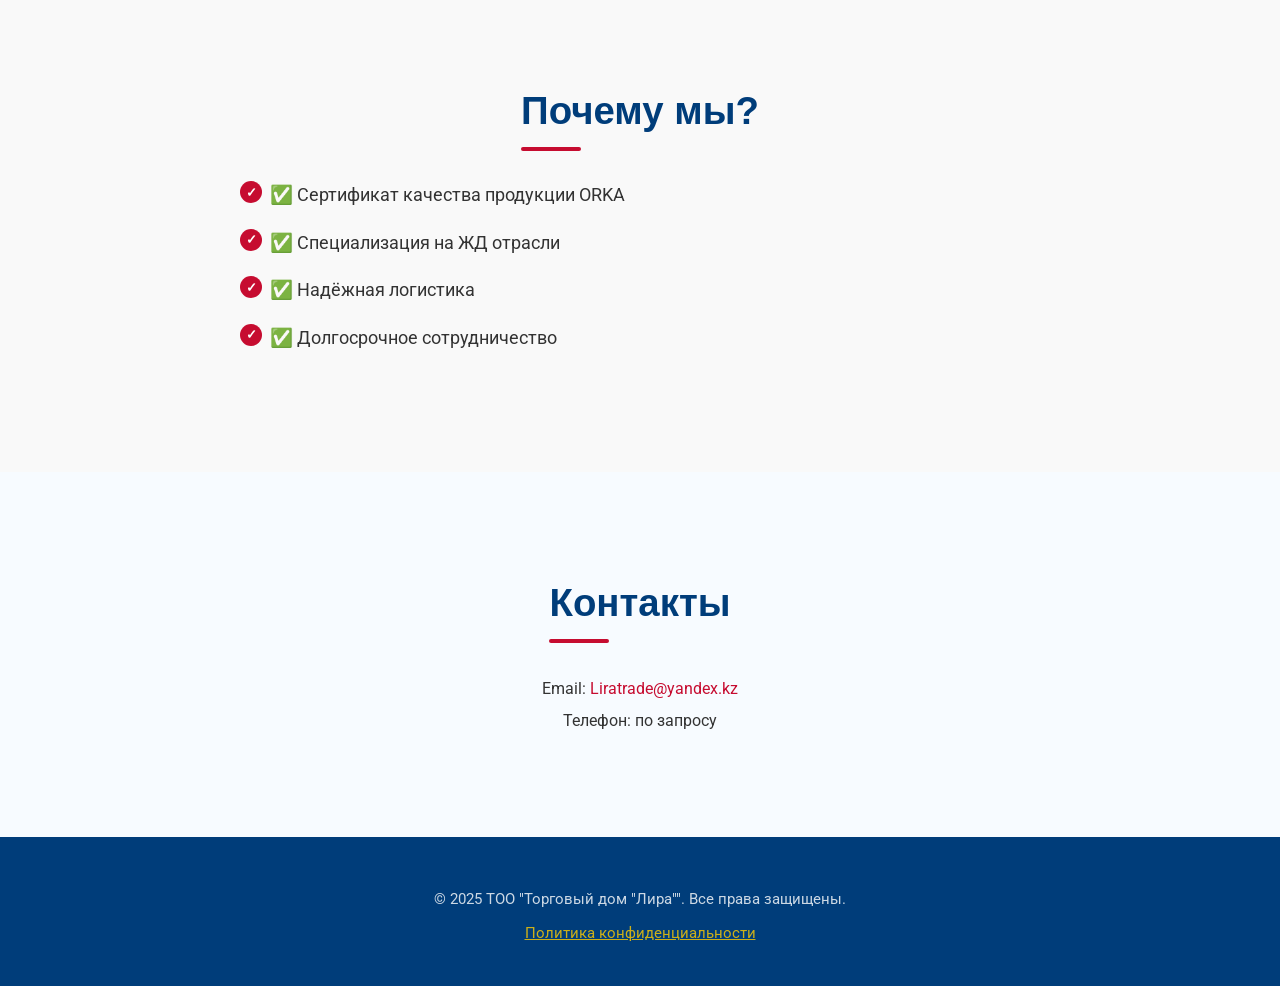
==== commit deda65da: "Add files via upload" ====
--- a/index.html
+++ b/index.html
@@ -18,7 +18,9 @@
   <!-- Шапка -->
   <header class="header">
     <div class="container">
-      <div class="logo"><img src="logo.png" alt="Лира"></div>
+    <div class="logo">
+      <img src="logo.png" alt="ТОО Торговый дом Лира" style="height: 50px;">
+    </div>
       <nav class="nav">
         <a href="#about" data-tr="menu-about">О нас</a>
         <a href="#products" data-tr="menu-products">Продукция</a>
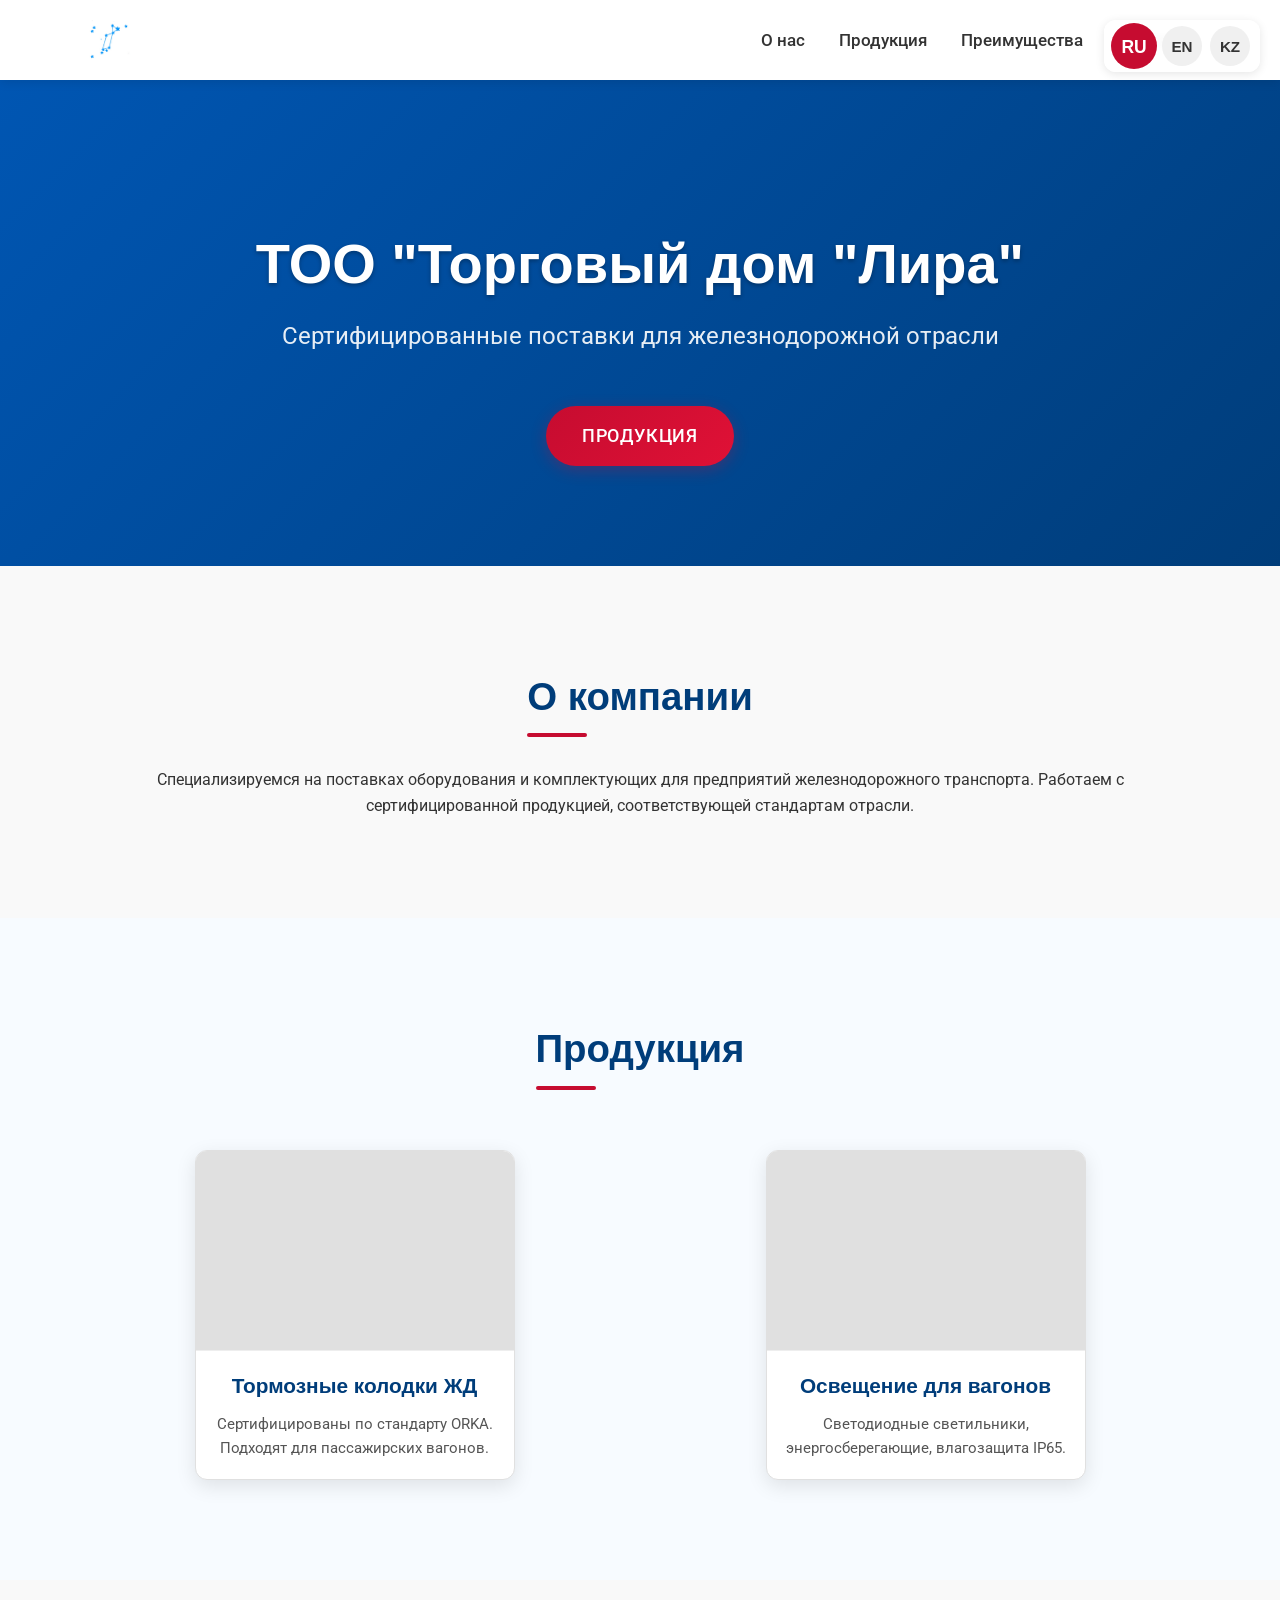
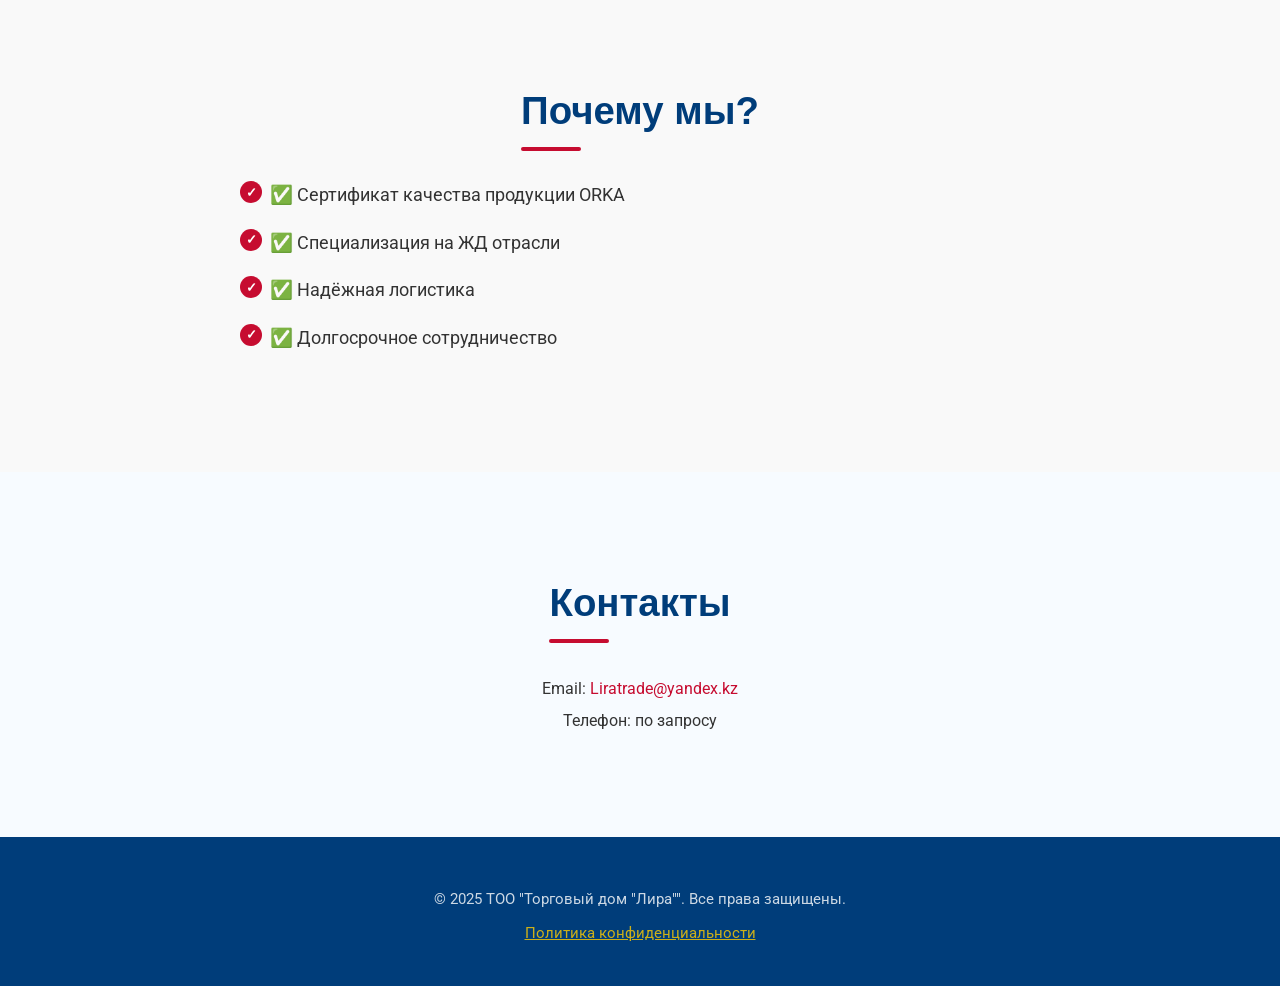
==== commit 4d377efe: "Add files via upload" ====
--- a/index.html
+++ b/index.html
@@ -21,13 +21,21 @@
     <div class="logo">
       <img src="logo.png" alt="ТОО Торговый дом Лира" style="height: 50px;">
     </div>
-      <nav class="nav">
-        <a href="#about" data-tr="menu-about">О нас</a>
-        <a href="#products" data-tr="menu-products">Продукция</a>
-        <a href="#advantages" data-tr="menu-advantages">Преимущества</a>
-        <a href="#contacts" data-tr="menu-contacts">Контакты</a>
-      </nav>
+     <!-- Бургер-иконка (видна только на мобильных) -->
+      <div class="burger" onclick="toggleMenu()">
+        <span></span>
+        <span></span>
+        <span></span>
     </div>
+
+      <!-- Навигация -->
+    <nav class="nav" id="mainNav">
+      <a href="#about" data-tr="menu-about">О нас</a>
+      <a href="#products" data-tr="menu-products">Продукция</a>
+      <a href="#advantages" data-tr="menu-advantages">Преимущества</a>
+      <a href="#contacts" data-tr="menu-contacts">Контакты</a>
+    </nav>
+  </div>
   </header>
 
   <!-- Герой-блок -->
--- a/styles.css
+++ b/styles.css
@@ -77,12 +77,19 @@
 }
 
 .logo {
-  font-size: 1.8rem;
-  font-weight: 700;
-  color: #0056b3;
-  font-family: 'Montserrat', sans-serif;
-}
-
+  display: flex;
+  align-items: center;
+}
+
+.logo img {
+  height: 50px;
+  max-width: 200px;
+  transition: transform 0.3s ease;
+}
+
+.logo img:hover {
+  transform: scale(1.05);
+}
 .nav a {
   margin-left: 30px;
   text-decoration: none;
@@ -354,4 +361,97 @@
     height: 36px;
     font-size: 0.9rem;
   }
-}+/* === Бургер-меню === */
+.burger {
+  display: none;
+  flex-direction: column;
+  justify-content: space-between;
+  width: 30px;
+  height: 21px;
+  cursor: pointer;
+  z-index: 1100;
+}
+
+.burger span {
+  display: block;
+  height: 3px;
+  width: 100%;
+  background: #0056b3;
+  border-radius: 2px;
+  transition: all 0.3s ease;
+}
+
+/* Анимация бургера при активации */
+.burger.active span:nth-child(1) {
+  transform: rotate(45deg) translate(5px, 5px);
+}
+.burger.active span:nth-child(2) {
+  opacity: 0;
+}
+.burger.active span:nth-child(3) {
+  transform: rotate(-45deg) translate(7px, -6px);
+}
+
+/* Скрытие меню на мобильных */
+.nav {
+  display: flex;
+  align-items: center;
+}
+
+.nav a {
+  margin-left: 30px;
+  text-decoration: none;
+  color: #333;
+  font-weight: 500;
+  font-size: 1.05rem;
+  transition: color 0.3s;
+}
+
+.nav a:hover {
+  color: #c60c30;
+}
+
+/* === Мобильная адаптация === */
+@media (max-width: 768px) {
+  .burger {
+    display: flex;
+  }
+
+  .nav {
+    position: absolute;
+    top: 100%;
+    left: 0;
+    width: 100%;
+    background: white;
+    box-shadow: 0 10px 20px rgba(0,0,0,0.1);
+    flex-direction: column;
+    max-height: 0;
+    overflow: hidden;
+    transition: max-height 0.4s ease;
+    z-index: 1000;
+  }
+
+  .nav.show {
+    max-height: 500px;
+    padding: 20px 0;
+  }
+
+  .nav a {
+    margin: 10px 0;
+    text-align: center;
+    font-size: 1.1rem;
+  }
+
+  .header .container {
+    flex-direction: row;
+    align-items: center;
+    justify-content: space-between;
+  }
+
+  /* Переключатель языков — остаётся на месте */
+  .lang-switcher {
+    top: 20px;
+    right: 20px;
+    z-index: 1100;
+  }
+}
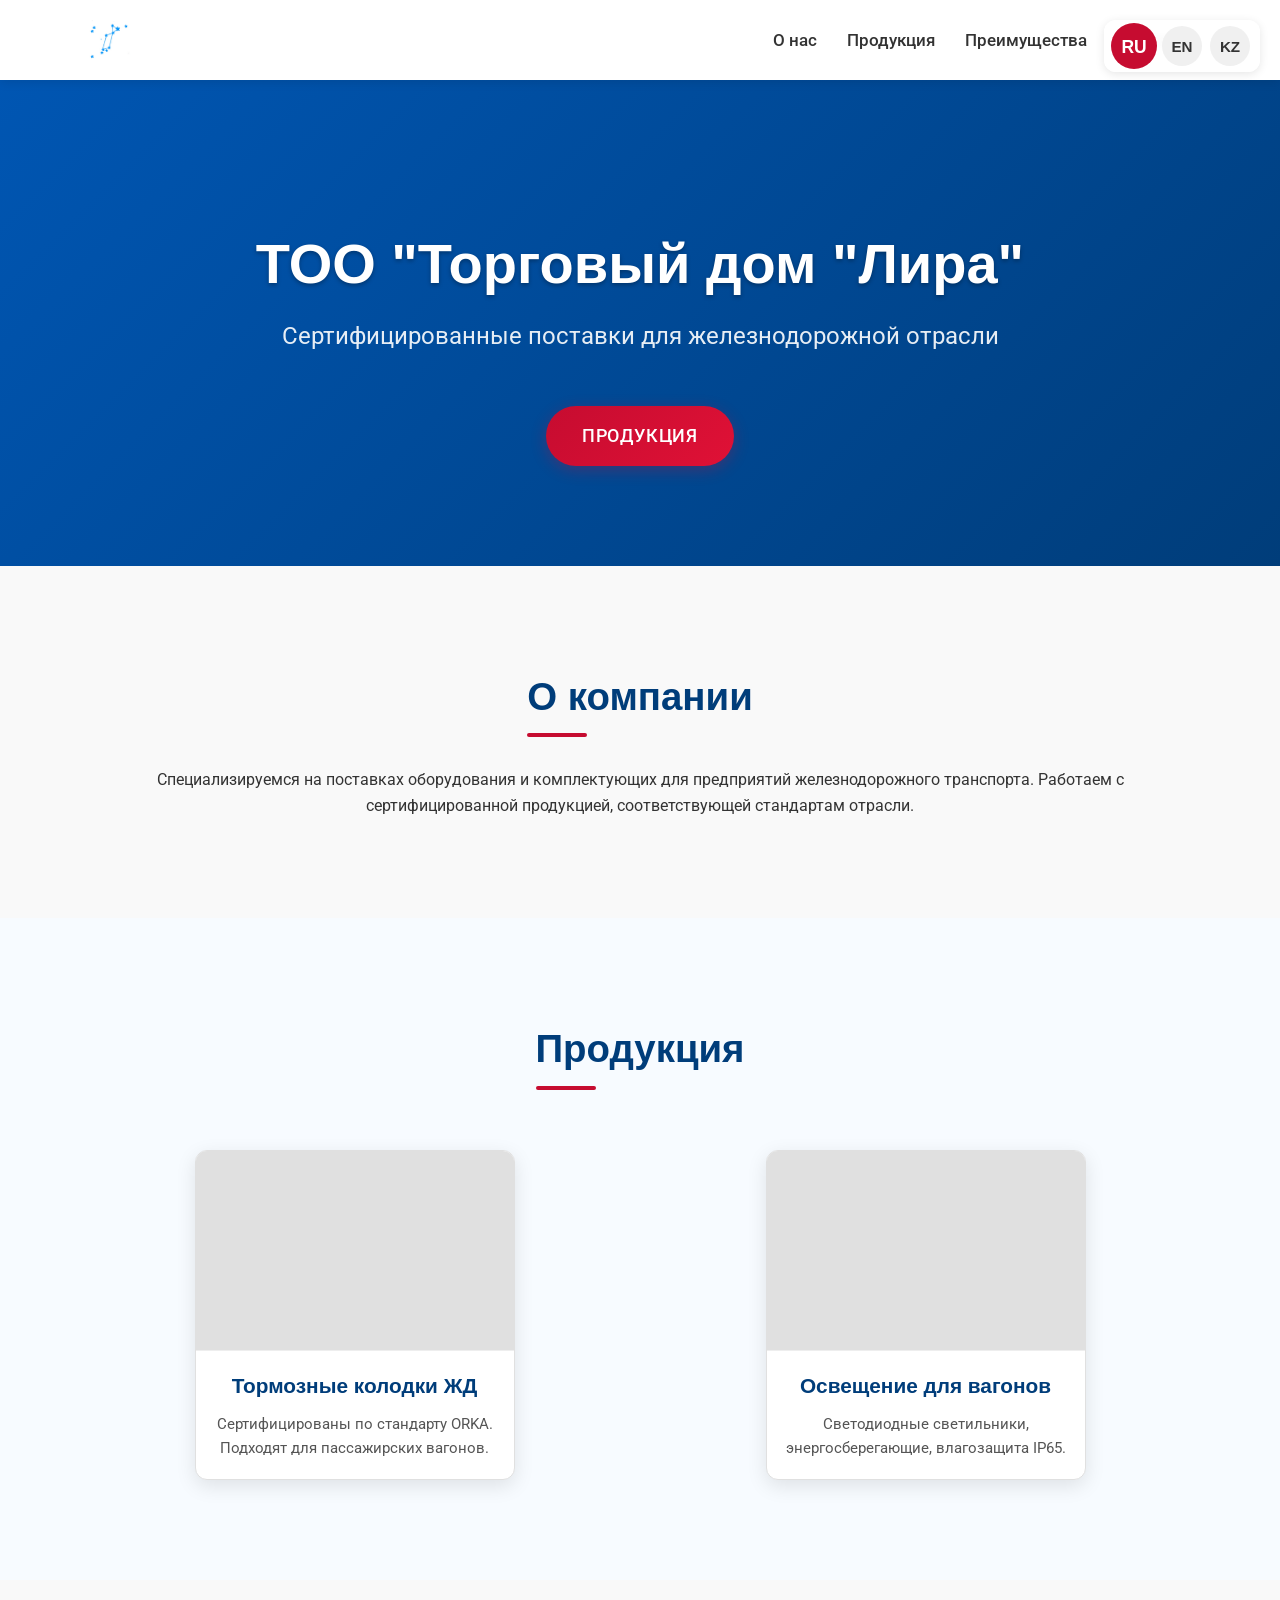
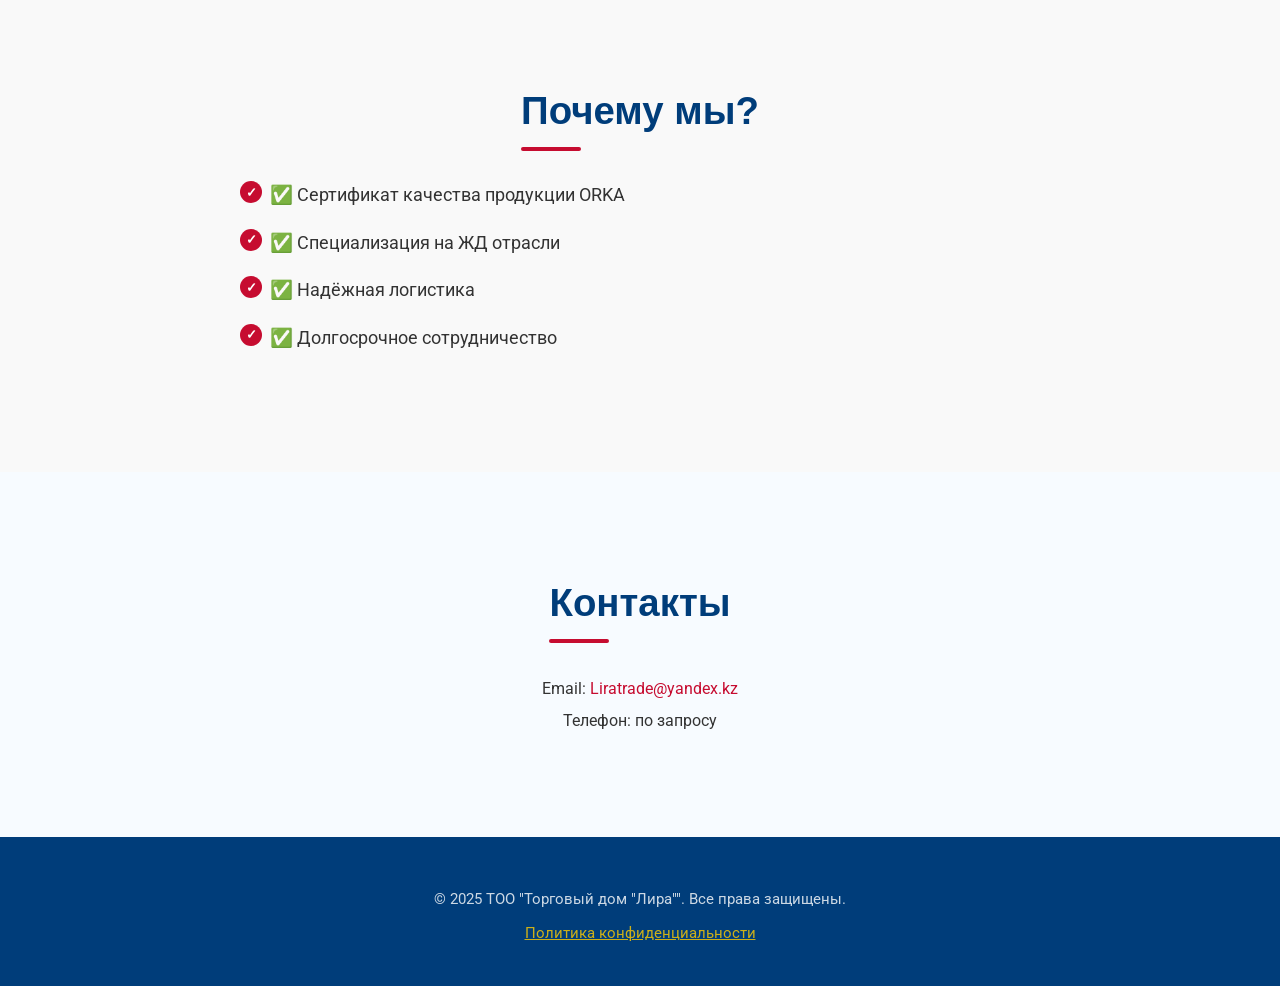
==== commit 82cfb574: "Add files via upload" ====
--- a/index.html
+++ b/index.html
@@ -15,27 +15,28 @@
     <button class="lang-btn" data-lang="kz">KZ</button>
   </div>
 
-  <!-- Шапка -->
+  <!-- Шапка с бургером -->
   <header class="header">
     <div class="container">
-    <div class="logo">
-      <img src="logo.png" alt="ТОО Торговый дом Лира" style="height: 50px;">
-    </div>
-     <!-- Бургер-иконка (видна только на мобильных) -->
+      <div class="logo">
+        <img src="logo.png" alt="ТОО Торговый дом Лира" style="height: 50px;">
+      </div>
+
+      <!-- Бургер-иконка -->
       <div class="burger" onclick="toggleMenu()">
         <span></span>
         <span></span>
         <span></span>
-    </div>
+      </div>
 
       <!-- Навигация -->
-    <nav class="nav" id="mainNav">
-      <a href="#about" data-tr="menu-about">О нас</a>
-      <a href="#products" data-tr="menu-products">Продукция</a>
-      <a href="#advantages" data-tr="menu-advantages">Преимущества</a>
-      <a href="#contacts" data-tr="menu-contacts">Контакты</a>
-    </nav>
-  </div>
+      <nav class="nav" id="mainNav">
+        <a href="#about" data-tr="menu-about">О нас</a>
+        <a href="#products" data-tr="menu-products">Продукция</a>
+        <a href="#advantages" data-tr="menu-advantages">Преимущества</a>
+        <a href="#contacts" data-tr="menu-contacts">Контакты</a>
+      </nav>
+    </div>
   </header>
 
   <!-- Герой-блок -->
--- a/styles.css
+++ b/styles.css
@@ -76,6 +76,7 @@
   padding: 15px 20px;
 }
 
+/* === Логотип === */
 .logo {
   display: flex;
   align-items: center;
@@ -90,6 +91,13 @@
 .logo img:hover {
   transform: scale(1.05);
 }
+
+/* === Навигация === */
+.nav {
+  display: flex;
+  align-items: center;
+}
+
 .nav a {
   margin-left: 30px;
   text-decoration: none;
@@ -101,6 +109,38 @@
 
 .nav a:hover {
   color: #c60c30;
+}
+
+/* === Бургер-меню === */
+.burger {
+  display: none;
+  flex-direction: column;
+  justify-content: space-between;
+  width: 30px;
+  height: 21px;
+  cursor: pointer;
+  z-index: 1100;
+}
+
+.burger span {
+  display: block;
+  height: 3px;
+  width: 100%;
+  background: #0056b3;
+  border-radius: 2px;
+  transition: all 0.3s ease;
+}
+
+.burger.active span:nth-child(1) {
+  transform: rotate(45deg) translate(5px, 5px);
+}
+
+.burger.active span:nth-child(2) {
+  opacity: 0;
+}
+
+.burger.active span:nth-child(3) {
+  transform: rotate(-45deg) translate(7px, -6px);
 }
 
 /* === Герой-блок === */
@@ -325,98 +365,12 @@
 
 /* === Мобильная адаптация === */
 @media (max-width: 768px) {
-  .nav a {
-    display: block;
-    margin: 10px 0;
-  }
-
-  .header .container {
-    flex-direction: column;
-  }
-
-  .hero h1 {
-    font-size: 2.5rem;
-  }
-
-  .subtitle {
-    font-size: 1.2rem;
-  }
-
-  .section {
-    padding: 60px 0;
-  }
-
-  .section h2 {
-    font-size: 2rem;
-  }
-
-  .lang-switcher {
-    top: 10px;
-    right: 10px;
-    gap: 5px;
-  }
-
-  .lang-btn {
-    width: 36px;
-    height: 36px;
-    font-size: 0.9rem;
-  }
-/* === Бургер-меню === */
-.burger {
-  display: none;
-  flex-direction: column;
-  justify-content: space-between;
-  width: 30px;
-  height: 21px;
-  cursor: pointer;
-  z-index: 1100;
-}
-
-.burger span {
-  display: block;
-  height: 3px;
-  width: 100%;
-  background: #0056b3;
-  border-radius: 2px;
-  transition: all 0.3s ease;
-}
-
-/* Анимация бургера при активации */
-.burger.active span:nth-child(1) {
-  transform: rotate(45deg) translate(5px, 5px);
-}
-.burger.active span:nth-child(2) {
-  opacity: 0;
-}
-.burger.active span:nth-child(3) {
-  transform: rotate(-45deg) translate(7px, -6px);
-}
-
-/* Скрытие меню на мобильных */
-.nav {
-  display: flex;
-  align-items: center;
-}
-
-.nav a {
-  margin-left: 30px;
-  text-decoration: none;
-  color: #333;
-  font-weight: 500;
-  font-size: 1.05rem;
-  transition: color 0.3s;
-}
-
-.nav a:hover {
-  color: #c60c30;
-}
-
-/* === Мобильная адаптация === */
-@media (max-width: 768px) {
+  /* Бургер */
   .burger {
     display: flex;
   }
 
+  /* Навигация */
   .nav {
     position: absolute;
     top: 100%;
@@ -442,16 +396,33 @@
     font-size: 1.1rem;
   }
 
+  /* Контейнер шапки */
   .header .container {
     flex-direction: row;
+    justify-content: space-between;
     align-items: center;
-    justify-content: space-between;
-  }
-
-  /* Переключатель языков — остаётся на месте */
+  }
+
+  /* Переключатель языков */
   .lang-switcher {
     top: 20px;
     right: 20px;
-    z-index: 1100;
-  }
-}
+  }
+
+  /* Текст */
+  .hero h1 {
+    font-size: 2.5rem;
+  }
+
+  .subtitle {
+    font-size: 1.2rem;
+  }
+
+  .section {
+    padding: 60px 0;
+  }
+
+  .section h2 {
+    font-size: 2rem;
+  }
+}
